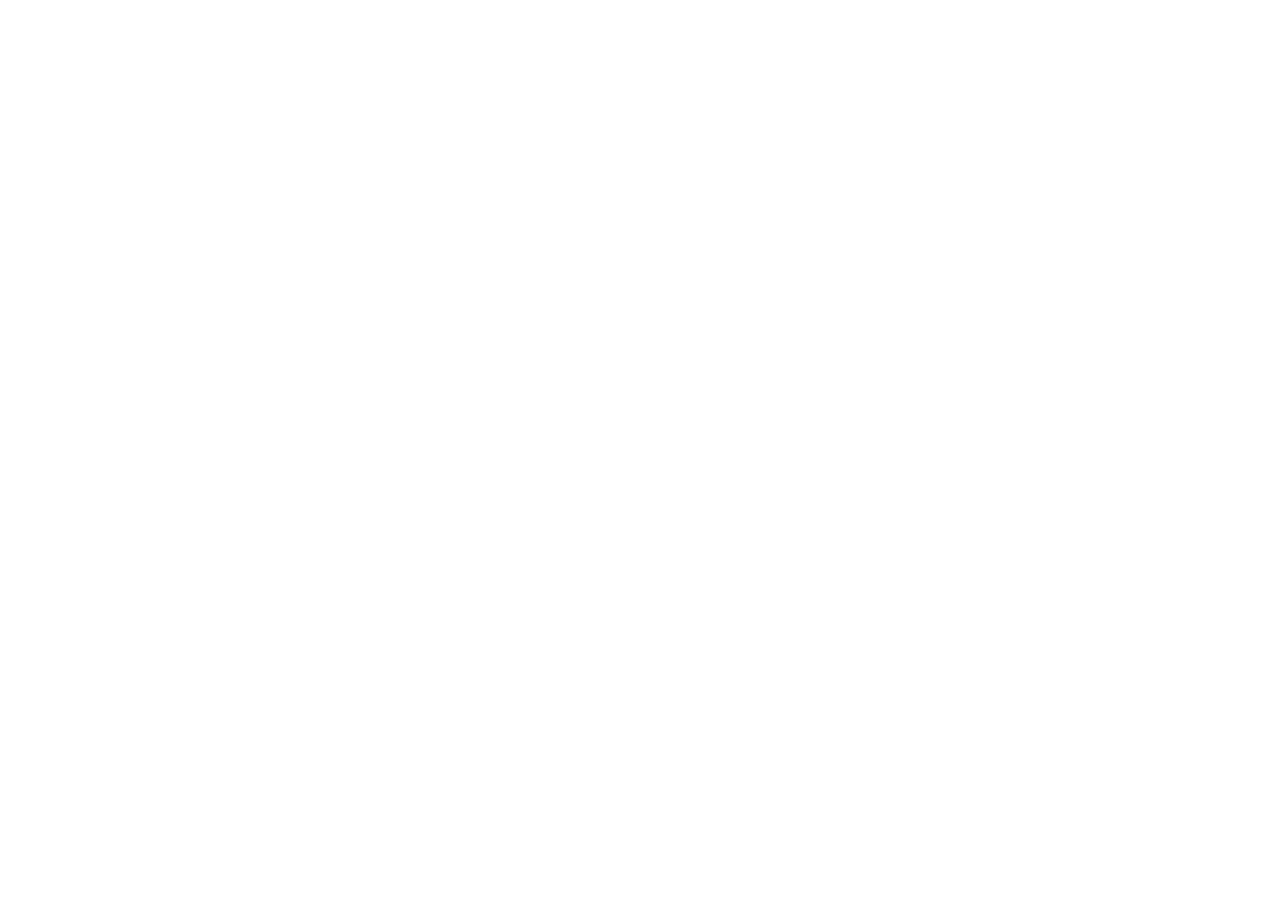
==== index.html @ ac624281 "feat: implement warehouse inventory app base Initialize core React application, Google Apps Script  " ====
<!doctype html>
<html lang="id">
  <head>
    <meta charset="UTF-8" />
    <meta name="viewport" content="width=device-width, initial-scale=1.0, viewport-fit=cover" />
    <title>Stok Gudang — GitHub & Google Sheets Suite</title>
    <meta name="description" content="Aplikasi pencatatan Stok Gudang (Dry & Basah) lengkap dengan generator index.html untuk GitHub Pages dan backend Code.gs berbasis database Google Sheets." />
    <meta property="og:title" content="Stok Gudang — GitHub & Google Sheets Suite" />
    <meta property="og:description" content="Aplikasi pencatatan Stok Gudang (Dry & Basah) lengkap dengan generator index.html untuk GitHub Pages dan backend Code.gs berbasis database Google Sheets." />
    <meta property="og:type" content="website" />
    <meta name="twitter:card" content="summary_large_image" />
    <link rel="preconnect" href="https://fonts.googleapis.com">
    <link rel="preconnect" href="https://fonts.gstatic.com" crossorigin>
    <link href="https://fonts.googleapis.com/css2?family=IBM+Plex+Mono:wght@400;500;600&family=Plus+Jakarta+Sans:wght@400;500;600;700;800&display=swap" rel="stylesheet">
  </head>
  <body class="bg-slate-50 text-slate-900 antialiased selection:bg-indigo-600 selection:text-white">
    <div id="root"></div>
    <script type="module" src="/src/main.tsx"></script>
  </body>
</html>
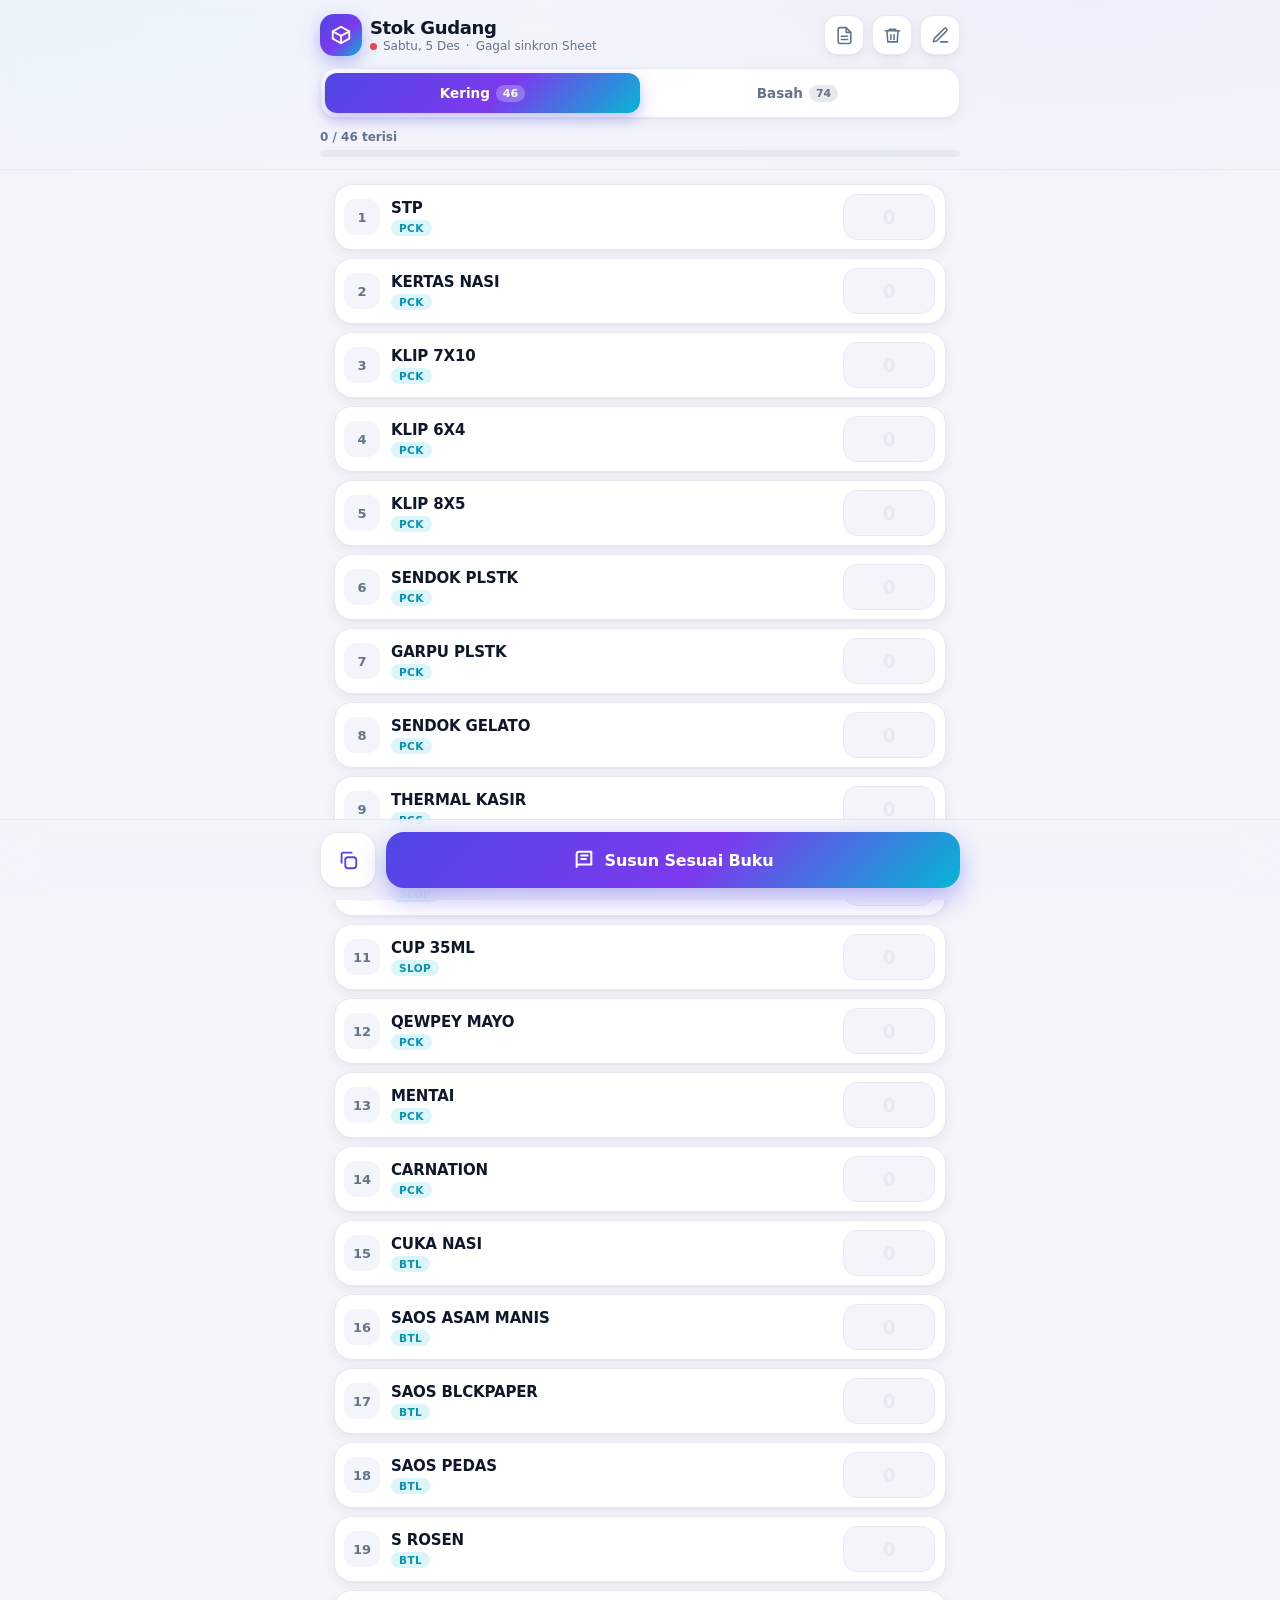
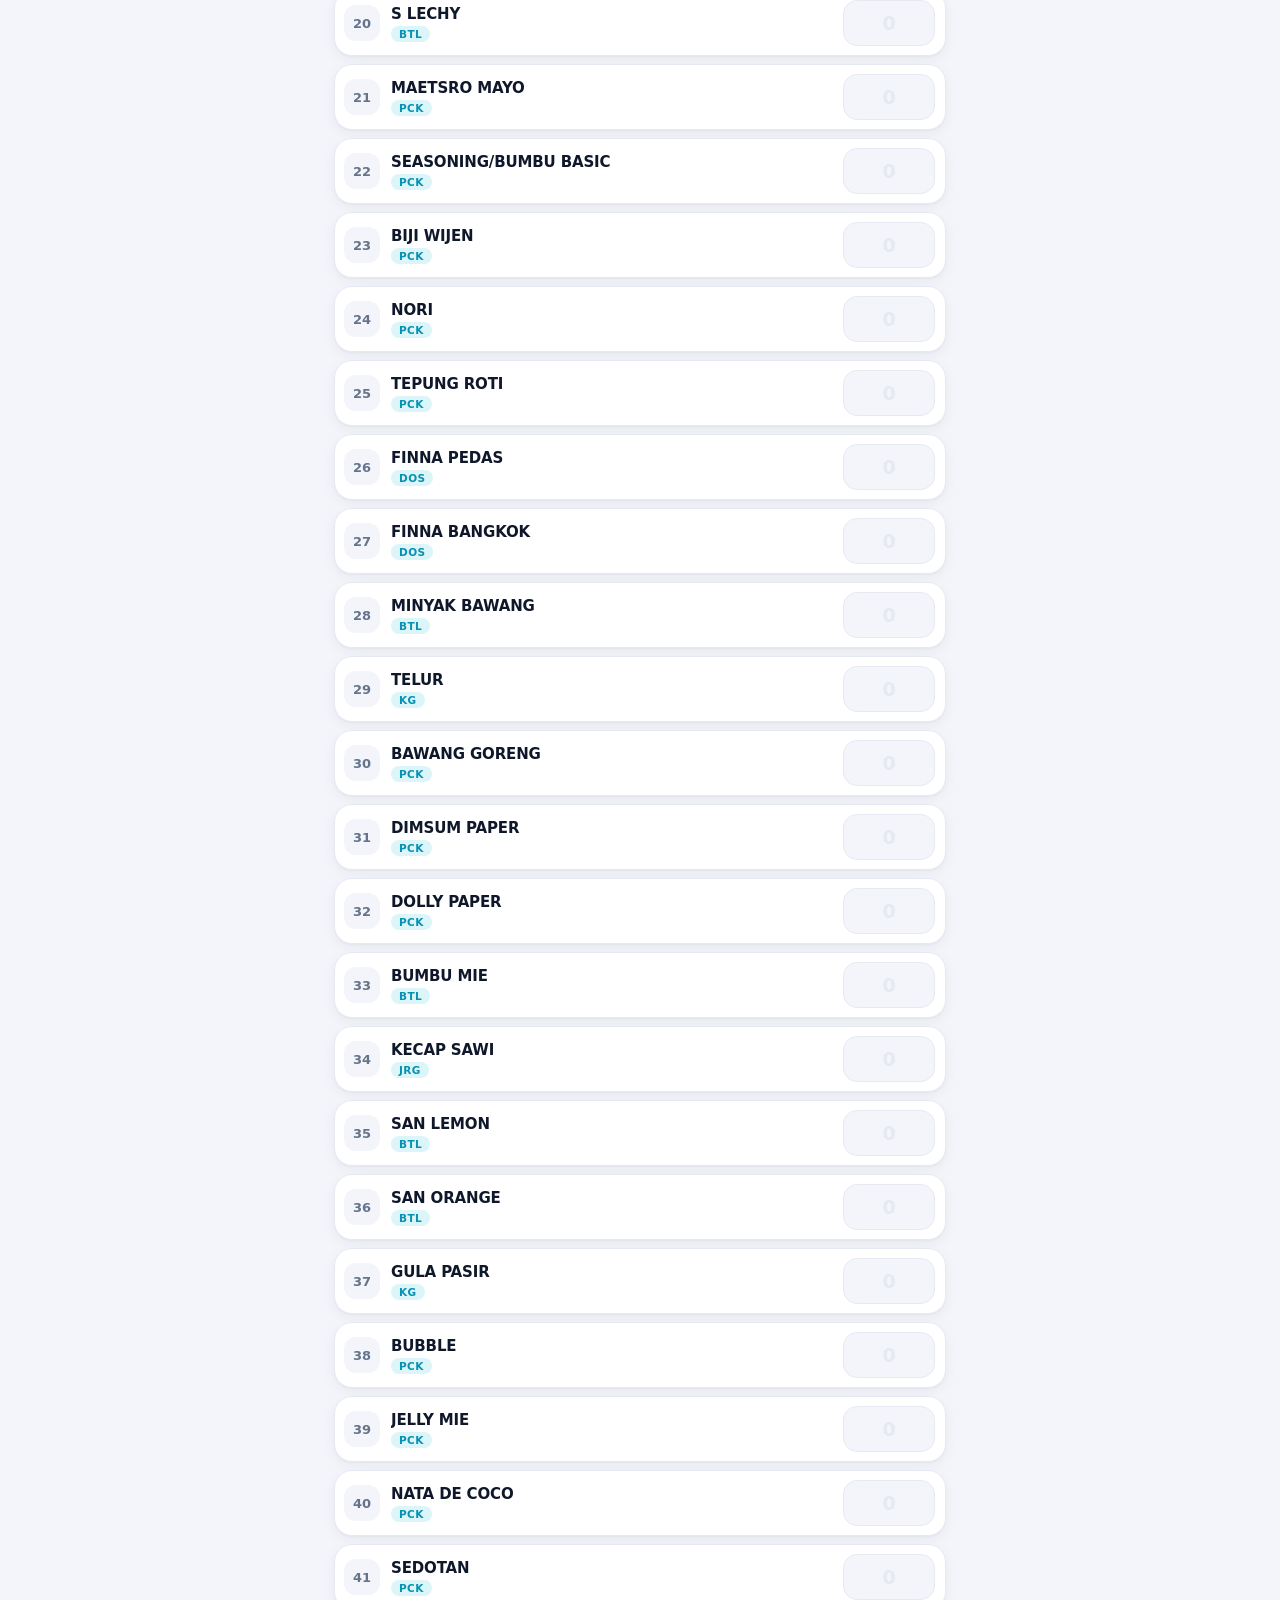
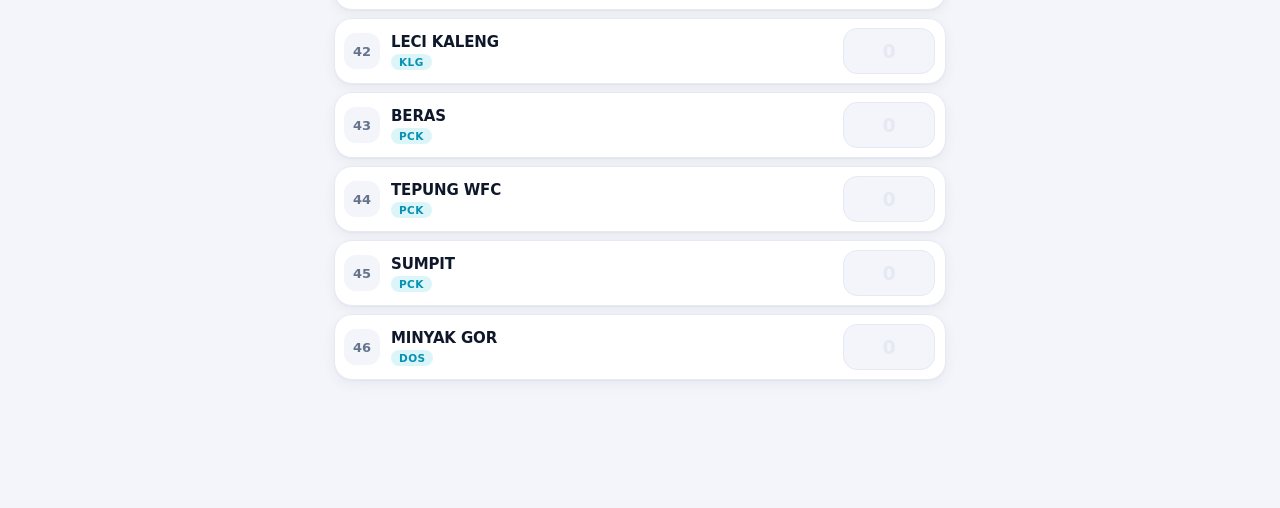
==== commit dacf9475: "Update print statement from 'Hello' to 'Goodbye'" ====
--- a/index.html
+++ b/index.html
@@ -1,20 +1,863 @@
-<!doctype html>
+<!DOCTYPE html>
 <html lang="id">
-  <head>
-    <meta charset="UTF-8" />
-    <meta name="viewport" content="width=device-width, initial-scale=1.0, viewport-fit=cover" />
-    <title>Stok Gudang — GitHub & Google Sheets Suite</title>
-    <meta name="description" content="Aplikasi pencatatan Stok Gudang (Dry & Basah) lengkap dengan generator index.html untuk GitHub Pages dan backend Code.gs berbasis database Google Sheets." />
-    <meta property="og:title" content="Stok Gudang — GitHub & Google Sheets Suite" />
-    <meta property="og:description" content="Aplikasi pencatatan Stok Gudang (Dry & Basah) lengkap dengan generator index.html untuk GitHub Pages dan backend Code.gs berbasis database Google Sheets." />
-    <meta property="og:type" content="website" />
-    <meta name="twitter:card" content="summary_large_image" />
-    <link rel="preconnect" href="https://fonts.googleapis.com">
-    <link rel="preconnect" href="https://fonts.gstatic.com" crossorigin>
-    <link href="https://fonts.googleapis.com/css2?family=IBM+Plex+Mono:wght@400;500;600&family=Plus+Jakarta+Sans:wght@400;500;600;700;800&display=swap" rel="stylesheet">
-  </head>
-  <body class="bg-slate-50 text-slate-900 antialiased selection:bg-indigo-600 selection:text-white">
-    <div id="root"></div>
-    <script type="module" src="/src/main.tsx"></script>
-  </body>
+<head>
+<meta charset="utf-8">
+<meta name="viewport" content="width=device-width, initial-scale=1, viewport-fit=cover">
+<meta name="theme-color" content="#4f46e5">
+<title>Stok Gudang</title>
+<link rel="preconnect" href="https://fonts.googleapis.com">
+<link rel="preconnect" href="https://fonts.gstatic.com" crossorigin>
+<link href="https://fonts.googleapis.com/css2?family=Inter:wght@400;500;600;700;800&display=swap" rel="stylesheet">
+<style>
+:root{
+  --bg:#f3f5fb; --card:#ffffff; --text:#0f172a; --mut:#64748b; --line:#e5e9f2;
+  --acc:#4f46e5; --acc2:#06b6d4; --ok:#10b981; --warn:#f59e0b; --err:#ef4444;
+  --ring:rgba(79,70,229,.16); --glass:rgba(243,245,251,.82);
+  --sh:0 1px 2px rgba(15,23,42,.04),0 4px 14px rgba(15,23,42,.05);
+  --grad:linear-gradient(135deg,#4f46e5 0%,#7c3aed 55%,#06b6d4 100%);
+}
+@media (prefers-color-scheme:dark){
+  :root{
+    --bg:#0a0f1f; --card:#121a30; --text:#e9edf9; --mut:#8c98b8; --line:#222c48;
+    --ring:rgba(129,140,248,.22); --glass:rgba(10,15,31,.82); --acc:#818cf8;
+    --sh:0 1px 2px rgba(0,0,0,.3),0 4px 14px rgba(0,0,0,.25);
+  }
+}
+*{box-sizing:border-box;-webkit-tap-highlight-color:transparent}
+html,body{margin:0}
+body{
+  font-family:'Inter',system-ui,-apple-system,'Segoe UI',Roboto,sans-serif;
+  background:var(--bg);color:var(--text);
+  min-height:100dvh;padding-bottom:calc(120px + env(safe-area-inset-bottom));
+  -webkit-font-smoothing:antialiased;overscroll-behavior-y:none;
+}
+body::before{
+  content:"";position:fixed;inset:0 0 auto 0;height:260px;z-index:-1;pointer-events:none;
+  background:radial-gradient(60% 100% at 85% 0%,rgba(124,58,237,.18),transparent 70%),
+             radial-gradient(60% 100% at 0% 0%,rgba(6,182,212,.16),transparent 70%);
+}
+button{font:inherit;color:inherit;border:0;background:none;cursor:pointer}
+svg{display:block}
+
+/* ---------- Header ---------- */
+header{
+  position:sticky;top:0;z-index:30;
+  padding:calc(14px + env(safe-area-inset-top)) 16px 12px;
+  background:var(--glass);backdrop-filter:blur(18px) saturate(1.6);-webkit-backdrop-filter:blur(18px) saturate(1.6);
+  border-bottom:1px solid var(--line);
+}
+.top{display:flex;align-items:center;gap:8px;max-width:640px;margin:0 auto}
+.logo{
+  width:42px;height:42px;border-radius:14px;background:var(--grad);display:grid;place-items:center;
+  box-shadow:0 6px 18px rgba(79,70,229,.35);flex:none;
+  animation:pop .7s cubic-bezier(.2,1.4,.4,1) both;
+}
+.logo svg{width:22px;height:22px;stroke:#fff}
+.ttl{flex:1;min-width:0}
+.ttl h1{margin:0;font-size:18px;font-weight:800;letter-spacing:-.02em}
+.ttl p{margin:1px 0 0;font-size:12px;color:var(--mut);font-weight:500;display:flex;align-items:center;gap:6px;cursor:pointer}
+.dot{width:7px;height:7px;border-radius:50%;background:var(--ok);flex:none;transition:background .3s}
+.dot.saving{background:var(--warn);animation:blink 1s infinite}
+.dot.local{background:#94a3b8}
+.dot.error{background:var(--err)}
+.ib{
+  width:40px;height:40px;border-radius:13px;display:grid;place-items:center;
+  background:var(--card);border:1px solid var(--line);box-shadow:var(--sh);
+  transition:transform .2s,background .25s,border-color .25s;flex:none;
+}
+.ib:active{transform:scale(.9)}
+.ib svg{width:19px;height:19px;stroke:var(--mut);transition:stroke .25s}
+body.editing #btnEdit{background:var(--acc);border-color:var(--acc)}
+body.editing #btnEdit svg{stroke:#fff}
+.ib.connected svg{stroke:var(--ok)}
+
+.seg{
+  position:relative;display:grid;grid-template-columns:repeat(2,1fr);
+  max-width:640px;margin:12px auto 0;padding:4px;border-radius:16px;
+  background:var(--card);border:1px solid var(--line);box-shadow:var(--sh);
+}
+.seg.three{grid-template-columns:repeat(3,1fr)}
+.seg .thumb{
+  position:absolute;top:4px;bottom:4px;left:4px;width:calc((100% - 8px)/2);border-radius:12px;
+  background:var(--grad);box-shadow:0 6px 16px rgba(79,70,229,.35);
+  transition:transform .45s cubic-bezier(.3,1.3,.4,1),width .35s cubic-bezier(.3,1.3,.4,1);
+}
+.seg.three .thumb{width:calc((100% - 8px)/3)}
+.seg button{
+  position:relative;z-index:1;height:40px;border-radius:12px;font-size:13.5px;font-weight:700;color:var(--mut);
+  display:flex;align-items:center;justify-content:center;gap:6px;transition:color .3s,opacity .3s;
+}
+.seg button[data-tab="all"]{display:none}
+.seg.three button[data-tab="all"]{display:flex}
+.seg button b{
+  font-size:11px;font-weight:700;padding:2px 7px;border-radius:99px;background:rgba(100,116,139,.15);transition:background .3s;
+}
+.seg button.on{color:#fff}
+.seg button.on b{background:rgba(255,255,255,.25)}
+body.editing .seg button[data-tab="all"]{opacity:.35;pointer-events:none}
+
+.prog{max-width:640px;margin:12px auto 0}
+.prog-top{display:flex;align-items:center;justify-content:space-between;font-size:12px;font-weight:600;color:var(--mut);margin-bottom:6px}
+.prog-top .pill{
+  display:inline-flex;align-items:center;gap:5px;padding:3px 9px;border-radius:99px;
+  background:var(--ring);color:var(--acc);font-weight:700;font-size:11px;
+  transform-origin:left;animation:pop .45s cubic-bezier(.2,1.4,.4,1) both;
+}
+.prog-top .pill[hidden]{display:none}
+.bar{height:7px;border-radius:99px;background:var(--line);overflow:hidden}
+.bar i{
+  display:block;height:100%;width:0;border-radius:99px;background:var(--grad);
+  transition:width .6s cubic-bezier(.3,1,.4,1),background .4s;position:relative;overflow:hidden;
+}
+.bar i::after{
+  content:"";position:absolute;inset:0;background:linear-gradient(90deg,transparent,rgba(255,255,255,.55),transparent);
+  transform:translateX(-100%);animation:shine 2.2s infinite;
+}
+.bar.done i{background:linear-gradient(90deg,#10b981,#34d399)}
+
+/* ---------- List ---------- */
+main{max-width:640px;margin:0 auto;padding:14px 14px 0}
+.row{
+  display:flex;align-items:center;gap:11px;padding:9px 10px 9px 9px;margin-bottom:8px;
+  background:var(--card);border:1px solid var(--line);border-radius:18px;box-shadow:var(--sh);
+  transition:border-color .25s,box-shadow .25s,background .25s;
+  position:relative;
+}
+.row:focus-within{border-color:var(--acc);box-shadow:0 0 0 4px var(--ring)}
+.handle{
+  display:none;width:30px;height:44px;align-items:center;justify-content:center;flex:none;
+  touch-action:none;cursor:grab;border-radius:10px;margin-right:-4px;
+}
+.handle svg{width:20px;height:20px;stroke:var(--mut)}
+.row.dragging{
+  z-index:40;border-color:var(--acc);cursor:grabbing;
+  box-shadow:0 22px 44px rgba(79,70,229,.3),0 0 0 4px var(--ring);
+}
+.idx{
+  width:36px;height:36px;border-radius:12px;flex:none;display:grid;place-items:center;
+  font-size:13px;font-weight:800;color:var(--mut);background:var(--bg);
+  transition:background .35s,color .35s,transform .35s;
+}
+.row.filled .idx{background:var(--ok);color:#fff}
+.book .idx{font-size:12px}
+.info{flex:1;min-width:0}
+.name{font-size:15px;font-weight:700;letter-spacing:-.01em;text-transform:uppercase;white-space:nowrap;overflow:hidden;text-overflow:ellipsis}
+.nameinput{
+  display:none;width:100%;height:40px;border-radius:11px;border:1.5px solid var(--line);background:var(--bg);
+  padding:0 11px;font:inherit;font-size:16px;font-weight:700;color:var(--text);outline:none;text-transform:uppercase;
+}
+.nameinput:focus{border-color:var(--acc);box-shadow:0 0 0 3px var(--ring)}
+.meta{display:flex;gap:6px;margin-top:3px}
+.unit,.wh{font-size:10.5px;font-weight:700;padding:2px 8px;border-radius:99px;letter-spacing:.04em}
+.unit{background:rgba(6,182,212,.14);color:#0891b2}
+.unit:empty{display:none}
+.wh{display:none;background:rgba(124,58,237,.14);color:#7c3aed}
+.wh.wet{background:rgba(16,185,129,.14);color:#059669}
+@media (prefers-color-scheme:dark){.unit{color:#22d3ee}.wh{color:#a78bfa}.wh.wet{color:#34d399}}
+.tab-all .wh{display:inline-block}
+.swap{display:none;width:40px;height:40px;border-radius:12px;align-items:center;justify-content:center;background:var(--bg);flex:none;transition:transform .2s}
+.swap:active{transform:scale(.88) rotate(180deg)}
+.swap svg{width:18px;height:18px;stroke:var(--mut)}
+.qty{
+  width:92px;height:46px;border-radius:14px;border:1.5px solid var(--line);background:var(--bg);
+  text-align:center;font:inherit;font-size:19px;font-weight:800;color:var(--text);outline:none;
+  transition:border-color .25s,background .25s,box-shadow .25s;
+}
+.qty::placeholder{color:var(--line);font-weight:700}
+.qty:focus{border-color:var(--acc);background:var(--card)}
+.row.filled .qty{border-color:rgba(16,185,129,.5)}
+
+/* mode edit */
+body.editing .handle,body.editing .swap{display:flex}
+body.editing .nameinput{display:block}
+body.editing .name,body.editing .qty{display:none}
+body.editing .row{padding-left:6px}
+body.dragmode{user-select:none;-webkit-user-select:none;cursor:grabbing}
+
+/* ---------- Bottom bar ---------- */
+.dock{
+  position:fixed;left:0;right:0;bottom:0;z-index:35;
+  padding:12px 14px calc(12px + env(safe-area-inset-bottom));
+  background:var(--glass);backdrop-filter:blur(18px) saturate(1.6);-webkit-backdrop-filter:blur(18px) saturate(1.6);
+  border-top:1px solid var(--line);
+  transition:transform .45s cubic-bezier(.3,1,.4,1);
+}
+body.typing .dock{transform:translateY(110%)}
+.dock-in{display:flex;gap:10px;max-width:640px;margin:0 auto}
+.copy{
+  width:56px;height:56px;border-radius:18px;display:grid;place-items:center;flex:none;
+  background:var(--card);border:1px solid var(--line);box-shadow:var(--sh);transition:transform .2s;
+}
+.copy:active{transform:scale(.9)}
+.copy svg{width:22px;height:22px;stroke:var(--acc)}
+body.editing .copy{display:none}
+.main-btn{
+  flex:1;height:56px;border-radius:18px;color:#fff;font-weight:800;font-size:16px;letter-spacing:-.01em;
+  background:var(--grad);box-shadow:0 10px 26px rgba(79,70,229,.4);
+  display:flex;align-items:center;justify-content:center;gap:10px;position:relative;overflow:hidden;
+  transition:transform .2s,box-shadow .2s;
+}
+.main-btn:active{transform:scale(.97)}
+.main-btn::after{
+  content:"";position:absolute;inset:0;background:linear-gradient(105deg,transparent 30%,rgba(255,255,255,.28) 50%,transparent 70%);
+  transform:translateX(-120%);animation:shine 3.4s infinite;
+}
+.main-btn svg{width:22px;height:22px;stroke:#fff;transition:transform .5s cubic-bezier(.3,1.4,.4,1)}
+.main-btn.back{background:linear-gradient(135deg,#0f172a,#334155)}
+.main-btn.back svg{transform:rotate(-360deg)}
+.main-btn.done{background:linear-gradient(135deg,#059669,#10b981);box-shadow:0 10px 26px rgba(16,185,129,.4)}
+
+/* ---------- Toast & modal ---------- */
+.toast{
+  position:fixed;left:50%;bottom:calc(96px + env(safe-area-inset-bottom));z-index:60;
+  transform:translate(-50%,30px) scale(.9);opacity:0;pointer-events:none;
+  background:#0f172a;color:#fff;padding:11px 18px;border-radius:99px;font-size:13.5px;font-weight:600;
+  box-shadow:0 12px 30px rgba(0,0,0,.3);white-space:nowrap;max-width:92vw;overflow:hidden;text-overflow:ellipsis;
+  transition:transform .45s cubic-bezier(.3,1.4,.4,1),opacity .3s;
+}
+.toast.show{transform:translate(-50%,0) scale(1);opacity:1}
+body.typing .toast{bottom:24px}
+.scrim{
+  position:fixed;inset:0;z-index:70;background:rgba(8,12,28,.5);backdrop-filter:blur(4px);-webkit-backdrop-filter:blur(4px);
+  display:flex;align-items:flex-end;justify-content:center;opacity:0;pointer-events:none;transition:opacity .3s;
+}
+.scrim.show{opacity:1;pointer-events:auto}
+.sheet{
+  width:100%;max-width:520px;background:var(--card);border-radius:28px 28px 0 0;
+  padding:22px 20px calc(20px + env(safe-area-inset-bottom));
+  transform:translateY(100%);transition:transform .5s cubic-bezier(.3,1.1,.4,1);text-align:center;
+}
+.scrim.show .sheet{transform:none}
+.sheet .ic{width:56px;height:56px;border-radius:18px;margin:0 auto 12px;display:grid;place-items:center;background:rgba(239,68,68,.12)}
+.sheet .ic.cfg{background:rgba(79,70,229,.12)}
+.sheet .ic svg{width:26px;height:26px;stroke:var(--err)}
+.sheet .ic.cfg svg{stroke:var(--acc)}
+.sheet h3{margin:0 0 4px;font-size:18px;font-weight:800}
+.sheet p{margin:0 0 16px;font-size:13.5px;color:var(--mut);line-height:1.5}
+.cfg-input{
+  width:100%;height:46px;border-radius:14px;border:1.5px solid var(--line);background:var(--bg);
+  padding:0 14px;font:inherit;font-size:13.5px;color:var(--text);outline:none;margin-bottom:12px;
+}
+.cfg-input:focus{border-color:var(--acc);box-shadow:0 0 0 3px var(--ring)}
+.sheet .btns{display:flex;gap:10px}
+.sheet .btns button{flex:1;height:50px;border-radius:16px;font-weight:700;font-size:15px}
+.b-cancel{background:var(--bg);border:1px solid var(--line)}
+.b-danger{background:var(--err);color:#fff;box-shadow:0 8px 20px rgba(239,68,68,.35)}
+.b-primary{background:var(--acc);color:#fff;box-shadow:0 8px 20px rgba(79,70,229,.35)}
+.b-sec{background:rgba(16,185,129,.14);color:var(--ok);margin-bottom:10px;width:100%;height:46px;border-radius:14px;font-weight:700;font-size:14px;display:flex;align-items:center;justify-content:center;gap:8px}
+
+@keyframes pop{from{transform:scale(.5);opacity:0}to{transform:none;opacity:1}}
+@keyframes shine{0%,55%{transform:translateX(-120%)}100%{transform:translateX(120%)}}
+@keyframes blink{50%{opacity:.3}}
+@media (prefers-reduced-motion:reduce){*{animation-duration:.01ms!important;transition-duration:.01ms!important}}
+@media (max-width:360px){.qty{width:78px}.name{font-size:14px}}
+</style>
+</head>
+<body>
+
+<header>
+  <div class="top">
+    <div class="logo">
+      <svg viewBox="0 0 24 24" fill="none" stroke-width="2" stroke-linecap="round" stroke-linejoin="round"><path d="M21 8l-9-5-9 5 9 5 9-5z"/><path d="M3 8v8l9 5 9-5V8"/><path d="M12 13v8"/></svg>
+    </div>
+    <div class="ttl" id="ttlSync" title="Ketuk untuk pengaturan koneksi Google Sheet">
+      <h1>Stok Gudang</h1>
+      <p><span class="dot saving" id="dot"></span><span id="dateTxt"></span> · <span id="syncTxt">Memuat…</span></p>
+    </div>
+    <button class="ib" id="btnCloud" aria-label="Pengaturan Google Sheet" title="Koneksi Google Sheet & Arsip">
+      <svg viewBox="0 0 24 24" fill="none" stroke-width="2" stroke-linecap="round" stroke-linejoin="round"><path d="M14 2H6a2 2 0 00-2 2v16a2 2 0 002 2h12a2 2 0 002-2V8z"/><path d="M14 2v6h6"/><path d="M8 13h8"/><path d="M8 17h8"/></svg>
+    </button>
+    <button class="ib" id="btnReset" aria-label="Kosongkan angka">
+      <svg viewBox="0 0 24 24" fill="none" stroke-width="2" stroke-linecap="round" stroke-linejoin="round"><path d="M3 6h18"/><path d="M8 6V4h8v2"/><path d="M19 6l-1 14H6L5 6"/><path d="M10 11v6M14 11v6"/></svg>
+    </button>
+    <button class="ib" id="btnEdit" aria-label="Edit urutan dan nama">
+      <svg viewBox="0 0 24 24" fill="none" stroke-width="2" stroke-linecap="round" stroke-linejoin="round"><path d="M12 20h9"/><path d="M16.5 3.5a2.1 2.1 0 013 3L7 19l-4 1 1-4 12.5-12.5z"/></svg>
+    </button>
+  </div>
+
+  <div class="seg" id="seg">
+    <div class="thumb" id="thumb"></div>
+    <button data-tab="dry" class="on">Kering <b id="cDry">0</b></button>
+    <button data-tab="wet">Basah <b id="cWet">0</b></button>
+    <button data-tab="all">Semua <b id="cAll">0</b></button>
+  </div>
+
+  <div class="prog">
+    <div class="prog-top">
+      <span id="progTxt">0 / 0 terisi</span>
+      <span class="pill" id="pillBook" hidden>
+        <svg width="12" height="12" viewBox="0 0 24 24" fill="none" stroke="currentColor" stroke-width="2.6" stroke-linecap="round" stroke-linejoin="round"><path d="M4 19.5A2.5 2.5 0 016.5 17H20V3H6.5A2.5 2.5 0 004 5.5v14z"/></svg>
+        Urutan Buku
+      </span>
+      <span class="pill" id="pillEdit" hidden>Mode Edit</span>
+    </div>
+    <div class="bar" id="bar"><i id="barFill"></i></div>
+  </div>
+</header>
+
+<main>
+  <div id="list" class="tab-dry"></div>
+</main>
+
+<div class="dock">
+  <div class="dock-in">
+    <button class="copy" id="btnCopy" aria-label="Salin angka">
+      <svg viewBox="0 0 24 24" fill="none" stroke-width="2" stroke-linecap="round" stroke-linejoin="round"><rect x="9" y="9" width="12" height="12" rx="3"/><path d="M5 15V6a2 2 0 012-2h9"/></svg>
+    </button>
+    <button class="main-btn" id="btnMain">
+      <svg id="mainIcon" viewBox="0 0 24 24" fill="none" stroke-width="2.2" stroke-linecap="round" stroke-linejoin="round"></svg>
+      <span id="mainTxt">Susun Sesuai Buku</span>
+    </button>
+  </div>
+</div>
+
+<div class="toast" id="toast"></div>
+
+<!-- Modal Reset Angka -->
+<div class="scrim" id="scrim">
+  <div class="sheet">
+    <div class="ic"><svg viewBox="0 0 24 24" fill="none" stroke-width="2" stroke-linecap="round" stroke-linejoin="round"><path d="M3 6h18"/><path d="M8 6V4h8v2"/><path d="M19 6l-1 14H6L5 6"/></svg></div>
+    <h3>Kosongkan semua angka?</h3>
+    <p>Semua angka stok yang sudah diisi akan dihapus. Urutan dan nama item tidak berubah.</p>
+    <div class="btns">
+      <button class="b-cancel" id="rsCancel">Batal</button>
+      <button class="b-danger" id="rsOk">Ya, kosongkan</button>
+    </div>
+  </div>
+</div>
+
+<!-- Modal Koneksi Google Sheet (Apps Script Web App URL) -->
+<div class="scrim" id="scrimCfg">
+  <div class="sheet">
+    <div class="ic cfg"><svg viewBox="0 0 24 24" fill="none" stroke-width="2" stroke-linecap="round" stroke-linejoin="round"><path d="M14 2H6a2 2 0 00-2 2v16a2 2 0 002 2h12a2 2 0 002-2V8z"/><path d="M14 2v6h6"/><path d="M8 13h8"/><path d="M8 17h8"/></svg></div>
+    <h3>Database Google Sheet</h3>
+    <p>URL Web App Google Apps Script terhubung otomatis. Data stok lama di Google Sheet akan selalu diperbarui/ditimpa dengan data terbaru.</p>
+    <input class="cfg-input" id="inpGasUrl" type="url" placeholder="https://script.google.com/macros/s/.../exec" autocomplete="off" spellcheck="false">
+    <div class="btns">
+      <button class="b-cancel" id="cfgCancel" type="button">Tutup</button>
+      <button class="b-primary" id="cfgSave" type="button">Simpan & Sinkron</button>
+    </div>
+  </div>
+</div>
+
+<script>
+(function(){
+'use strict';
+
+/* ============================================================================
+ * KONFIGURASI URL GOOGLE APPS SCRIPT (Bisa diisi langsung di sini atau lewat tombol Sheet di kanan atas)
+ * ============================================================================ */
+var DEFAULT_GAS_URL = "https://script.google.com/macros/s/AKfycbwgWSzBVWRMhRbArp5kzm_aCij2jcpp-xmSxbW_oQ8xzYL5AlEQdtTg70seKxYljNT5rg/exec";
+var LS_GAS_URL = 'stok_gudang_gas_url_v1';
+
+function getGasUrl(){
+  try {
+    var saved = localStorage.getItem(LS_GAS_URL);
+    if (saved && saved.trim()) return saved.trim();
+  } catch(e){}
+  return DEFAULT_GAS_URL;
+}
+
+/* ================= DATA BAWAAN (urutan buku = urutan baris ini) ================= */
+var BOOK_RAW = ["MIE|PCK","ADONAN PANGSIT|PCK","AYAM TABUR|PCK","CABE|PCK","KULIT PANGSIT|PCK","BAWANG GORENG|PCK","BUMBU MIE|BTL","MINYAK BAWANG|BTL","KECAP SAWI|JRG","UDANG RAMBUTAN|PCK","UDANG KEJU|PCK","LUMPIA UDANG|PCK","LUMPIA AYAM|PCK","SIOMAY|PCK","CEKER|PCK","PAO AYAM|PCK","BOLA UDANG KEJU|PCK","KULIT RAJANG|PCK","DOLLY PAPER|PCK","DIMSUM PAPER|PCK","TEPUNG TERIGU|PCK","TEPUNG WFC|PCK","TEPUNG ROTI|PCK","AYAM BESAR|PCK","AYAM KECIL|PCK","SAMBAL HOREG|PCK","AYAM POTONG DADU|PCK","SAYAP|PCK","EBI FURAI|PCK","AYAM FILLET|PCK","CRABSTICK|PCK","SAOS BLCKPAPER|BTL","SAOS TERIYAKI|BTL","SAOS ASAM MANIS|BTL","SAOS PEDAS|BTL","CUKA NASI|BTL","QEWPEY MAYO|PCK","MAETSRO MAYO|PCK","NORI|PCK","SEASONING/BUMBU BASIC|PCK","BIJI WIJEN|PCK","TERASI|KG","BERAS|PCK","TELUR|KG","TOBIKO|PCK","MENTAI|PCK","JELLY MIE|PCK","BUBBLE|PCK","NATA DE COCO|PCK","S ROSEN|BTL","S LECHY|BTL","CARNATION|PCK","SAN ORANGE|BTL","SAN LEMON|BTL","TEH POCI|BALL","LECI KALENG|KLG","GULA PASIR|KG","TEH SOSRO|PCK","P GREENTEA|PCK","P CAPPUCINO|PCK","P AVOCADO|PCK","P DARK CHOCO|PCK","P TARO|PCK","P MATCHA|PCK","P RED VALVET|PCK","MILK POWDER|PCK","WHEAP CREAM|PCK","COFFEE BEAN|PCK","FRESH MILK|BTL","OREO|KG","S VANILA|BTL","TOP CHOCOLATE|PCK","TOP CARAMEL|PCK","S STRAWBERRY|PCK","SKM COKELAT|KLG","GULA SAC|PCK","GULA AREN|PCK","AIR MINERAL|DOS","PLASTIK WHEAP|PCK","SENDOK TEH|PCK","BOX MIE|PCK","BOX DIMSUM|PCK","MINYAK GOR|DOS","SENDOK PLSTK|PCK","GARPU PLSTK|PCK","SENDOK GELATO|PCK","CUP 14 OZ|SLP","CUP 18 OZ|SLP","CUP 2 OZ|SLP","CUP 4 OZ|SLP","CUP 5 OZ|SLP","CUP HOT|SLP","PLASTIK 40|PCK","PLASTIK WRAP|ROLL","KLIP 6X4|PCK","KLIP 8X5|PCK","KLIP 7X10|PCK","TRASH BAG BSR|PCK","SUMPIT|PCK","SEDOTAN|PCK","TISSUE TOWEL|PCS","THERMAL KASIR|PCS","HANDGLOVE|PCK","SBN C PIRING|JRG","SBN LANTAI|JRG","SBN C TANGAN|JRG","CUP 35ML|SLOP","CUP 25ML|SLOP","CUP SEALER|RLL","KERTAS NASI|PCK","STP|PCK","MICA SAMBAL|PCK","GALON|GLN","ES TUBE|PCK","ES SERUT|PCK","TAS SPONB BESAR|PCK","TAS SPONB KECIL|PCK","CONE|SLOP","FINNA BANGKOK|DOS","FINNA PEDAS|DOS"];
+var BOOK = BOOK_RAW.map(function(s,i){var p=s.split('|');return {id:i,name:p[0],unit:p[1]||''};});
+var BY_NAME = {}; BOOK.forEach(function(b){BY_NAME[b.name]=b.id;});
+
+/* Urutan Gudang Dry (sesuai urutan fisik yang kamu tentukan) */
+var DRY_NAMES = ["STP","KERTAS NASI","KLIP 7X10","KLIP 6X4","KLIP 8X5","SENDOK PLSTK","GARPU PLSTK","SENDOK GELATO","THERMAL KASIR","CUP 25ML","CUP 35ML","QEWPEY MAYO","MENTAI","CARNATION","CUKA NASI","SAOS ASAM MANIS","SAOS BLCKPAPER","SAOS PEDAS","S ROSEN","S LECHY","MAETSRO MAYO","SEASONING/BUMBU BASIC","BIJI WIJEN","NORI","TEPUNG ROTI","FINNA PEDAS","FINNA BANGKOK","MINYAK BAWANG","TELUR","BAWANG GORENG","DIMSUM PAPER","DOLLY PAPER","BUMBU MIE","KECAP SAWI","SAN LEMON","SAN ORANGE","GULA PASIR","BUBBLE","JELLY MIE","NATA DE COCO","SEDOTAN","LECI KALENG","BERAS","TEPUNG WFC","SUMPIT","MINYAK GOR"];
+
+function defaults(){
+  var dry = DRY_NAMES.map(function(n){return BY_NAME[n];});
+  var set = {}; dry.forEach(function(id){set[id]=1;});
+  var wet = BOOK.filter(function(b){return !set[b.id];}).map(function(b){return b.id;});
+  return {dry:dry, wet:wet, names:{}, qty:{}, ts:0};
+}
+function sanitize(s){
+  var d = defaults();
+  if(!s || typeof s!=='object') return d;
+  if(s.items && s.items[0] && String(s.items[0].origName||'').toUpperCase()==='BERAS'){
+    return {dry:d.dry, wet:d.wet, names:{}, qty:{}, ts:0, needsCatalogUpgrade:true};
+  }
+  var seen = {};
+  function clean(a){
+    return (Array.isArray(a)?a:[]).filter(function(id){
+      var num = Number(id);
+      if(!Number.isInteger(num)||num<0||num>=BOOK.length||seen[num]) return false;
+      seen[num]=1; return true;
+    }).map(Number);
+  }
+  var dry = clean(s.dry), wet = clean(s.wet);
+  BOOK.forEach(function(b){
+    if(!seen[b.id]){ (d.dry.indexOf(b.id)>-1 ? dry : wet).push(b.id); }
+  });
+  var names = (s.names&&typeof s.names==='object')?Object.assign({},s.names):{};
+  var qty = (s.qty&&typeof s.qty==='object')?Object.assign({},s.qty):{};
+  if(s.items && typeof s.items==='object'){
+    BOOK.forEach(function(b){
+      var it = s.items[b.id];
+      if(it && typeof it==='object'){
+        var disp = String(it.name||'').trim().toUpperCase();
+        if(disp && disp !== b.name.toUpperCase()) names[b.id] = disp;
+        var st = (it.stock!==undefined && it.stock!==null) ? String(it.stock).trim() : '';
+        if(st !== '') qty[b.id] = st;
+      }
+    });
+  }
+  return {
+    dry:dry, wet:wet,
+    names:names,
+    qty:qty,
+    ts:+s.ts||0
+  };
+}
+function serializeForSheet(s){
+  var items = {};
+  BOOK.forEach(function(b){
+    items[b.id] = {
+      id: b.id,
+      bookIdx: b.id,
+      origName: b.name,
+      name: (s.names && s.names[b.id]) ? s.names[b.id] : b.name,
+      unit: b.unit,
+      stock: (s.qty && s.qty[b.id]!==undefined) ? String(s.qty[b.id]) : ''
+    };
+  });
+  return {
+    dry: s.dry,
+    wet: s.wet,
+    names: s.names || {},
+    qty: s.qty || {},
+    items: items,
+    ts: s.ts || Date.now()
+  };
+}
+
+/* ================= STATE ================= */
+var LS = 'stok_gudang_v1';
+var hasNativeGAS = typeof google!=='undefined' && google.script && google.script.run;
+var state;
+try { state = sanitize(JSON.parse(localStorage.getItem(LS))); } catch(e){ state = defaults(); }
+var ui = {tab:'dry', mode:'wh', edit:false};
+
+var $ = function(id){return document.getElementById(id);};
+var list=$('list'), rows={};
+
+/* ================= ICONS ================= */
+var ICON_BOOK = '<path d="M4 19.5A2.5 2.5 0 016.5 17H20V3H6.5A2.5 2.5 0 004 5.5v14z"/><path d="M9 7h7M9 11h5"/>';
+var ICON_BACK = '<path d="M9 14L4 9l5-5"/><path d="M4 9h10a6 6 0 010 12h-3"/>';
+var ICON_CHECK = '<path d="M20 6L9 17l-5-5"/>';
+var GRIP = '<svg viewBox="0 0 24 24" fill="none" stroke-width="2.4" stroke-linecap="round"><path d="M9 6h.01M15 6h.01M9 12h.01M15 12h.01M9 18h.01M15 18h.01"/></svg>';
+var SWAP = '<svg viewBox="0 0 24 24" fill="none" stroke-width="2" stroke-linecap="round" stroke-linejoin="round"><path d="M7 4L3 8l4 4"/><path d="M3 8h14"/><path d="M17 20l4-4-4-4"/><path d="M21 16H7"/></svg>';
+
+/* ================= SIMPAN & SINKRONISASI GOOGLE SHEETS ================= */
+var saveTimer;
+function setSync(s){
+  var dot=$('dot'), t=$('syncTxt'), bc=$('btnCloud');
+  dot.className='dot'+(s==='saved'?'':' '+s);
+  t.textContent = ({
+    saving:'Menyimpan ke Sheet…',
+    saved:'Tersimpan di Sheet',
+    local:'Tersimpan di perangkat',
+    error:'Gagal sinkron Sheet'
+  })[s]||'';
+  if(bc) bc.classList.toggle('connected', s==='saved');
+}
+
+function touch(){
+  state.ts = Date.now();
+  try{ localStorage.setItem(LS, JSON.stringify(state)); }catch(e){}
+  setSync('saving');
+  clearTimeout(saveTimer);
+  saveTimer = setTimeout(pushServer, 650);
+}
+
+function pushServer(){
+  clearTimeout(saveTimer);
+  var gasUrl = getGasUrl();
+  var snapObj = state;
+  var snapStr = JSON.stringify(snapObj);
+
+  if(hasNativeGAS){
+    google.script.run
+      .withSuccessHandler(function(){ if(JSON.stringify(state)===snapStr) setSync('saved'); })
+      .withFailureHandler(function(){ setSync('error'); })
+      .saveState(snapStr);
+    return;
+  }
+
+  if(!gasUrl){
+    setSync('local');
+    return;
+  }
+
+  fetch(gasUrl, {
+    method: 'POST',
+    redirect: 'follow',
+    headers: { 'Content-Type': 'text/plain;charset=utf-8' },
+    body: JSON.stringify({ action: 'saveState', state: serializeForSheet(snapObj) })
+  })
+  .then(function(r){ return r.json(); })
+  .then(function(res){
+    if(res && res.ok){
+      if(JSON.stringify(state)===snapStr) setSync('saved');
+    } else {
+      setSync('error');
+    }
+  })
+  .catch(function(){
+    setSync('error');
+  });
+}
+
+function pullServer(){
+  var gasUrl = getGasUrl();
+  if(hasNativeGAS){
+    setSync('saving');
+    google.script.run
+      .withSuccessHandler(function(raw){
+        var s=null; try{ s = raw ? sanitize(JSON.parse(raw)) : null; }catch(e){}
+        handleRemoteState(s);
+      })
+      .withFailureHandler(function(){ setSync('local'); })
+      .loadState();
+    return;
+  }
+
+  if(!gasUrl){
+    setSync('local');
+    return;
+  }
+
+  setSync('saving');
+  var sep = gasUrl.indexOf('?') > -1 ? '&' : '?';
+  fetch(gasUrl + sep + 'action=getState&_t=' + Date.now(), {
+    method: 'GET',
+    redirect: 'follow'
+  })
+  .then(function(r){ return r.json(); })
+  .then(function(res){
+    if(res && res.ok && res.state){
+      handleRemoteState(sanitize(res.state));
+    } else {
+      setSync('error');
+    }
+  })
+  .catch(function(){
+    setSync('error');
+  });
+}
+
+function handleRemoteState(s){
+  if(!s || s.needsCatalogUpgrade){
+    state.ts = Date.now();
+    pushServer();
+    return;
+  }
+  if(s.ts >= state.ts){
+    state = s;
+    try{ localStorage.setItem(LS, JSON.stringify(state)); }catch(e){}
+    render(false);
+    setSync('saved');
+  } else if(state.ts > s.ts){
+    pushServer();
+  } else {
+    setSync('saved');
+  }
+}
+
+document.addEventListener('visibilitychange',function(){
+  if(document.hidden && $('syncTxt').textContent.indexOf('Menyimpan')>-1) pushServer();
+});
+
+/* ================= HELPERS ================= */
+function nameOf(id){ return state.names[id] || BOOK[id].name; }
+function visibleIds(){
+  var ids = ui.tab==='dry' ? state.dry.slice() : ui.tab==='wet' ? state.wet.slice() : state.dry.concat(state.wet);
+  if(ui.mode==='book') ids.sort(function(a,b){return a-b;});
+  return ids;
+}
+function vib(ms){ try{navigator.vibrate&&navigator.vibrate(ms);}catch(e){} }
+var toastT;
+function toast(msg){
+  var t=$('toast'); t.textContent=msg; t.classList.add('show');
+  clearTimeout(toastT); toastT=setTimeout(function(){t.classList.remove('show');},2200);
+}
+function flip(els, mutate, flash){
+  var first = new Map(); els.forEach(function(e){first.set(e,e.getBoundingClientRect().top);});
+  mutate();
+  var n=0;
+  els.forEach(function(e){
+    if(!e.isConnected) return;
+    var dy = first.get(e)-e.getBoundingClientRect().top;
+    if(!dy) return;
+    var delay = Math.min(n++*14,320);
+    e.animate([{transform:'translateY('+dy+'px)'},{transform:'none'}],
+      {duration:flash?720:380,delay:flash?delay:0,easing:'cubic-bezier(.25,1.15,.35,1)',fill:'backwards'});
+    if(flash){
+      e.animate([{boxShadow:'0 0 0 3px var(--acc)'},{boxShadow:'0 0 0 0 transparent'}],
+        {duration:900,delay:delay+200,easing:'ease-out'});
+    }
+  });
+}
+
+/* ================= ROW ================= */
+function makeRow(b){
+  var el=document.createElement('div');
+  el.className='row'; el.dataset.id=b.id;
+  el.innerHTML =
+    '<div class="handle" aria-label="Geser urutan">'+GRIP+'</div>'+
+    '<div class="idx"></div>'+
+    '<div class="info"><div class="name"></div>'+
+    '<input class="nameinput" type="text" maxlength="40" autocomplete="off" autocapitalize="characters" spellcheck="false" enterkeyhint="done">'+
+    '<div class="meta"><span class="unit"></span><span class="wh"></span></div></div>'+
+    '<button class="swap" aria-label="Pindah gudang">'+SWAP+'</button>'+
+    '<input class="qty" type="text" inputmode="decimal" enterkeyhint="next" placeholder="0" autocomplete="off" aria-label="Jumlah">';
+  el.querySelector('.unit').textContent=b.unit;
+  return el;
+}
+function decorate(el,id,i,drySet){
+  el.querySelector('.idx').textContent = ui.mode==='book' ? (id+1) : (i+1);
+  var nm = nameOf(id);
+  el.querySelector('.name').textContent = nm;
+  var ni = el.querySelector('.nameinput'); if(document.activeElement!==ni) ni.value = nm;
+  var w = el.querySelector('.wh'); var isDry = drySet[id];
+  w.textContent = isDry?'KERING':'BASAH'; w.className = 'wh'+(isDry?'':' wet');
+  var q = el.querySelector('.qty'); var v = state.qty[id]||'';
+  if(document.activeElement!==q) q.value = v;
+  el.classList.toggle('filled', v!=='');
+}
+function dryMap(){ var m={}; state.dry.forEach(function(id){m[id]=1;}); return m; }
+
+/* ================= RENDER ================= */
+function render(anim){
+  if(ui.mode!=='book' && ui.tab==='all') ui.tab='dry';
+  var ids = visibleIds(), want={}; ids.forEach(function(id){want[id]=1;});
+  Array.prototype.slice.call(list.children).forEach(function(c){ if(!want[+c.dataset.id]) c.remove(); });
+  var dm = dryMap();
+  list.className = 'tab-'+ui.tab + (ui.mode==='book'?' book':'');
+  ids.forEach(function(id,i){
+    var el=rows[id]; list.appendChild(el); decorate(el,id,i,dm);
+    if(anim) el.animate(
+      [{opacity:0,transform:'translateY(18px) scale(.97)'},{opacity:1,transform:'none'}],
+      {duration:520,delay:Math.min(i*20,420),easing:'cubic-bezier(.2,.9,.25,1)',fill:'backwards'});
+  });
+  chrome();
+}
+function chrome(){
+  var isBook = ui.mode==='book' && !ui.edit;
+  if(!isBook && ui.tab==='all') ui.tab='dry';
+  $('seg').classList.toggle('three', isBook);
+  var ids=visibleIds(), f=0;
+  ids.forEach(function(id){ if((state.qty[id]||'')!=='') f++; });
+  $('progTxt').textContent = f+' / '+ids.length+' terisi';
+  var pct = ids.length? f/ids.length*100 : 0;
+  $('barFill').style.width = pct+'%';
+  $('bar').classList.toggle('done', ids.length>0 && f===ids.length);
+  $('cDry').textContent=state.dry.length; $('cWet').textContent=state.wet.length; $('cAll').textContent=BOOK.length;
+  var tabs = isBook ? ['dry','wet','all'] : ['dry','wet'];
+  var ti = Math.max(0, tabs.indexOf(ui.tab));
+  $('thumb').style.transform='translateX('+(ti*100)+'%)';
+  Array.prototype.forEach.call($('seg').querySelectorAll('button'),function(b){b.classList.toggle('on',b.dataset.tab===ui.tab);});
+  $('pillBook').hidden = !(ui.mode==='book' && !ui.edit);
+  $('pillEdit').hidden = !ui.edit;
+  var mb=$('btnMain'), ic=$('mainIcon'), tx=$('mainTxt');
+  mb.classList.remove('back','done');
+  if(ui.edit){ mb.classList.add('done'); ic.innerHTML=ICON_CHECK; tx.textContent='Selesai Edit'; }
+  else if(ui.mode==='book'){ mb.classList.add('back'); ic.innerHTML=ICON_BACK; tx.textContent='Kembali ke Urutan Gudang'; }
+  else { ic.innerHTML=ICON_BOOK; tx.textContent='Susun Sesuai Buku'; }
+}
+
+/* ================= EVENTS: input ================= */
+list.addEventListener('input',function(e){
+  var row=e.target.closest('.row'); if(!row) return; var id=+row.dataset.id;
+  if(e.target.classList.contains('qty')){
+    var v=e.target.value.replace(/[^0-9.,]/g,''); if(v!==e.target.value) e.target.value=v;
+    if(v==='') delete state.qty[id]; else state.qty[id]=v;
+    row.classList.toggle('filled', v!=='');
+    touch(); chrome();
+    var allDone=$('bar').classList.contains('done'); if(allDone && v.length===1) vib(15);
+  } else if(e.target.classList.contains('nameinput')){
+    var nv=e.target.value.trim();
+    if(!nv || nv===BOOK[id].name) delete state.names[id]; else state.names[id]=nv;
+    row.querySelector('.name').textContent=nameOf(id);
+    touch();
+  }
+});
+list.addEventListener('keydown',function(e){
+  if(e.key!=='Enter') return;
+  var row=e.target.closest('.row'); if(!row) return;
+  if(e.target.classList.contains('qty')){
+    e.preventDefault();
+    var nx=row.nextElementSibling;
+    if(nx){ var q=nx.querySelector('.qty'); q.focus(); q.select(); } else e.target.blur();
+  } else if(e.target.classList.contains('nameinput')){ e.preventDefault(); e.target.blur(); }
+});
+list.addEventListener('focusin',function(e){
+  if(!e.target.matches('.qty,.nameinput')) return;
+  if(e.target.classList.contains('qty')){ document.body.classList.add('typing'); e.target.select(); }
+  var el=e.target; setTimeout(function(){ el.scrollIntoView({block:'center',behavior:'smooth'}); },280);
+});
+list.addEventListener('focusout',function(){
+  setTimeout(function(){ if(!document.activeElement || !document.activeElement.matches('.qty')) document.body.classList.remove('typing'); },120);
+});
+
+/* ---- pindah gudang (mode edit) ---- */
+list.addEventListener('click',function(e){
+  var b=e.target.closest('.swap'); if(!b) return;
+  var row=b.closest('.row'), id=+row.dataset.id;
+  var from = ui.tab==='dry'?'dry':'wet', to = from==='dry'?'wet':'dry';
+  state[from]=state[from].filter(function(x){return x!==id;}); state[to].push(id);
+  vib(10); touch();
+  var a=row.animate([{opacity:1,transform:'none'},{opacity:0,transform:'translateX('+(to==='wet'?'':'-')+'60px) scale(.9)'}],{duration:260,easing:'ease-in',fill:'forwards'});
+  a.onfinish=function(){ a.cancel(); render(false); toast('Dipindah ke Gudang '+(to==='dry'?'Kering':'Basah')); };
+});
+
+/* ================= DRAG & DROP (mode edit) ================= */
+var drag=null;
+list.addEventListener('pointerdown',function(e){
+  var h=e.target.closest('.handle'); if(!h||!ui.edit) return;
+  e.preventDefault();
+  var row=h.closest('.row'), r=row.getBoundingClientRect();
+  drag={row:row,grab:e.clientY-r.top,y:e.clientY,pid:e.pointerId,raf:0};
+  row.classList.add('dragging'); document.body.classList.add('dragmode');
+  try{h.setPointerCapture(e.pointerId);}catch(_){}
+  vib(12); dragUpdate(); drag.raf=requestAnimationFrame(dragLoop);
+});
+window.addEventListener('pointermove',function(e){ if(drag&&e.pointerId===drag.pid){ drag.y=e.clientY; } });
+window.addEventListener('pointerup',endDrag);
+window.addEventListener('pointercancel',endDrag);
+function dragLoop(){
+  if(!drag) return;
+  var y=drag.y, vh=window.innerHeight;
+  if(y<170) window.scrollBy(0,-Math.min(16,(170-y)/6+3));
+  else if(y>vh-130) window.scrollBy(0,Math.min(16,(y-(vh-130))/6+3));
+  dragUpdate(); drag.raf=requestAnimationFrame(dragLoop);
+}
+function dragUpdate(){
+  var row=drag.row, guard=0;
+  while(guard++<3){
+    row.style.transform='none';
+    var nat=row.getBoundingClientRect();
+    var center=drag.y-drag.grab+nat.height/2;
+    var nx=row.nextElementSibling, pv=row.previousElementSibling, moved=false;
+    if(nx){ var nr=nx.getBoundingClientRect();
+      if(center>nr.top+nr.height/2){ (function(s){flip([s],function(){list.insertBefore(s,row);});})(nx); moved=true; } }
+    if(!moved && pv){ var pr=pv.getBoundingClientRect();
+      if(center<pr.top+pr.height/2){ (function(s,after){flip([s],function(){list.insertBefore(s,after);});})(pv,row.nextElementSibling); moved=true; } }
+    if(!moved){
+      row.style.transform='translateY('+(drag.y-drag.grab-nat.top)+'px) scale(1.02)';
+      break;
+    }
+  }
+}
+function endDrag(e){
+  if(!drag || (e && e.pointerId!==drag.pid)) return;
+  cancelAnimationFrame(drag.raf);
+  var row=drag.row; drag=null;
+  var from=row.getBoundingClientRect().top;
+  row.style.transform=''; row.classList.remove('dragging'); document.body.classList.remove('dragmode');
+  var to=row.getBoundingClientRect().top;
+  row.animate([{transform:'translateY('+(from-to)+'px) scale(1.02)'},{transform:'none'}],{duration:340,easing:'cubic-bezier(.2,1.1,.3,1.15)'});
+  var ids=Array.prototype.map.call(list.children,function(c){return +c.dataset.id;});
+  var key = ui.tab==='dry'?'dry':'wet';
+  state[key]=ids;
+  Array.prototype.forEach.call(list.children,function(c,i){ c.querySelector('.idx').textContent=i+1; });
+  vib(8); touch();
+}
+
+/* ================= TABS ================= */
+$('seg').addEventListener('click',function(e){
+  var b=e.target.closest('button'); if(!b||b.dataset.tab===ui.tab) return;
+  if(ui.edit && b.dataset.tab==='all') return;
+  ui.tab=b.dataset.tab; vib(6); window.scrollTo({top:0});
+  render(true);
+});
+
+/* ================= MAIN BUTTON ================= */
+$('btnMain').addEventListener('click',function(){
+  if(ui.edit){ toggleEdit(false); return; }
+  var els=Array.prototype.slice.call(list.children);
+  window.scrollTo(0,0);
+  var newMode = ui.mode==='wh' ? 'book' : 'wh';
+  flip(els,function(){
+    ui.mode=newMode;
+    if(newMode==='wh' && ui.tab==='all') ui.tab='dry';
+    var ids=visibleIds(), dm=dryMap();
+    list.className='tab-'+ui.tab+(ui.mode==='book'?' book':'');
+    ids.forEach(function(id,i){ var el=rows[id]; list.appendChild(el); decorate(el,id,i,dm); });
+  },true);
+  chrome(); vib([10,30,10]);
+  toast(newMode==='book' ? 'Tersusun sesuai urutan buku' : 'Kembali ke urutan gudang');
+});
+
+/* ================= EDIT ================= */
+function toggleEdit(on){
+  ui.edit = on;
+  document.body.classList.toggle('editing', on);
+  if(on){
+    if(ui.tab==='all') ui.tab='dry';
+    ui.mode='wh';
+    toast('Geser ☰ untuk mengubah urutan · ketuk nama untuk ganti');
+  } else {
+    if(document.activeElement && document.activeElement.blur) document.activeElement.blur();
+  }
+  window.scrollTo({top:0});
+  render(true);
+}
+$('btnEdit').addEventListener('click',function(){ toggleEdit(!ui.edit); });
+
+/* ================= SALIN ================= */
+$('btnCopy').addEventListener('click',function(){
+  var ids=visibleIds();
+  var text=ids.map(function(id){return state.qty[id]||'';}).join('\n');
+  function ok(){ vib(12); toast('Tersalin '+ids.length+' baris · tinggal tempel ke buku'); }
+  function fallback(){
+    var ta=document.createElement('textarea'); ta.value=text; ta.style.cssText='position:fixed;opacity:0;top:0';
+    document.body.appendChild(ta); ta.focus(); ta.select();
+    try{ document.execCommand('copy'); ok(); }catch(e){ toast('Gagal menyalin'); }
+    ta.remove();
+  }
+  if(navigator.clipboard && navigator.clipboard.writeText){
+    navigator.clipboard.writeText(text).then(ok,fallback);
+  } else fallback();
+});
+
+/* ================= RESET ANGKA ================= */
+function sheet(show){ $('scrim').classList.toggle('show',show); }
+$('btnReset').addEventListener('click',function(){ sheet(true); });
+$('rsCancel').addEventListener('click',function(){ sheet(false); });
+$('scrim').addEventListener('click',function(e){ if(e.target===this) sheet(false); });
+$('rsOk').addEventListener('click',function(){
+  state.qty={}; touch(); sheet(false);
+  render(false); vib(20); toast('Semua angka dikosongkan');
+});
+
+/* ================= MODAL KONEKSI GOOGLE SHEET ================= */
+function openCfg(show){
+  if(show) $('inpGasUrl').value = getGasUrl();
+  $('scrimCfg').classList.toggle('show', show);
+}
+$('btnCloud').addEventListener('click',function(){ openCfg(true); });
+$('ttlSync').addEventListener('click',function(){ openCfg(true); });
+$('cfgCancel').addEventListener('click',function(){ openCfg(false); });
+$('scrimCfg').addEventListener('click',function(e){ if(e.target===this) openCfg(false); });
+$('cfgSave').addEventListener('click',function(){
+  var val = $('inpGasUrl').value.trim();
+  try {
+    if(val) localStorage.setItem(LS_GAS_URL, val);
+    else localStorage.removeItem(LS_GAS_URL);
+  } catch(e){}
+  openCfg(false);
+  toast(val ? 'Menghubungkan ke Google Sheet…' : 'Mode penyimpanan lokal aktif');
+  pullServer();
+});
+
+/* ================= INIT ================= */
+$('dateTxt').textContent = new Date().toLocaleDateString('id-ID',{weekday:'long',day:'numeric',month:'short'});
+BOOK.forEach(function(b){ rows[b.id]=makeRow(b); });
+render(true);
+pullServer();
+})();
+</script>
+</body>
 </html>
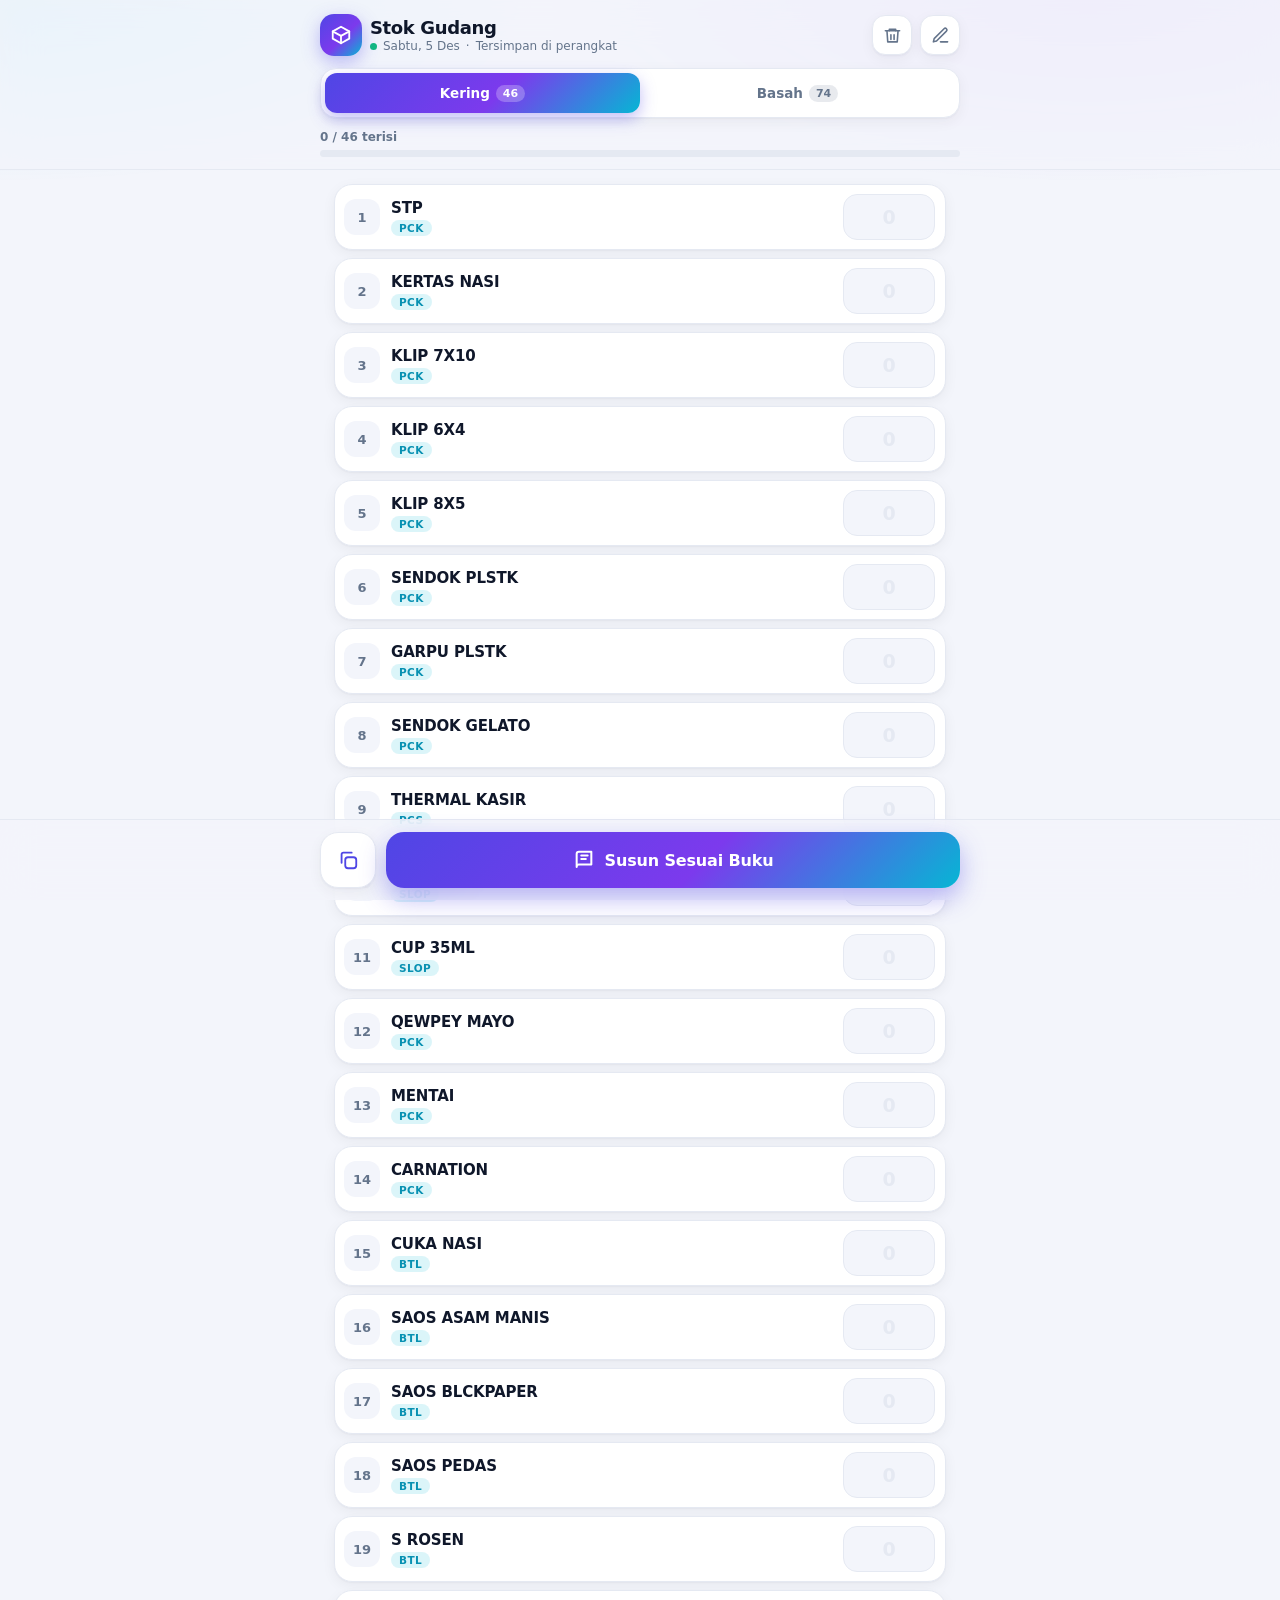
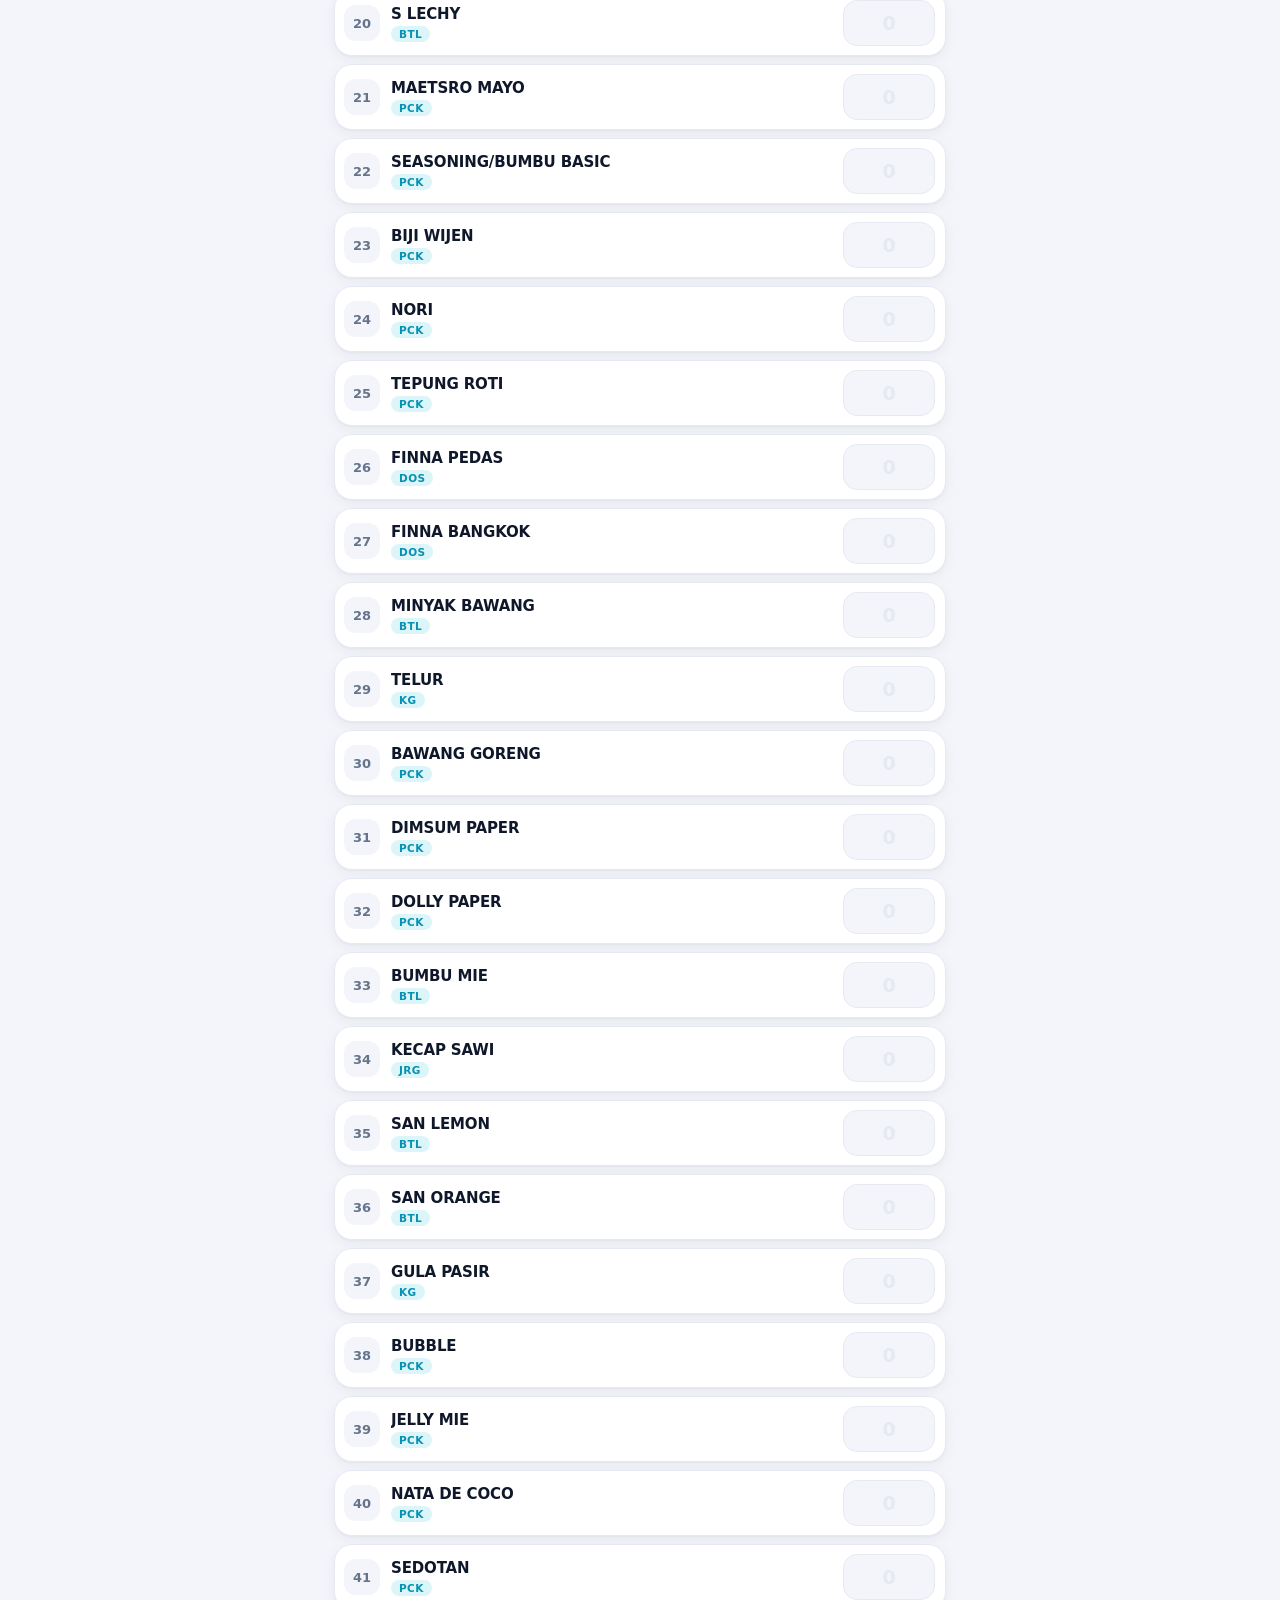
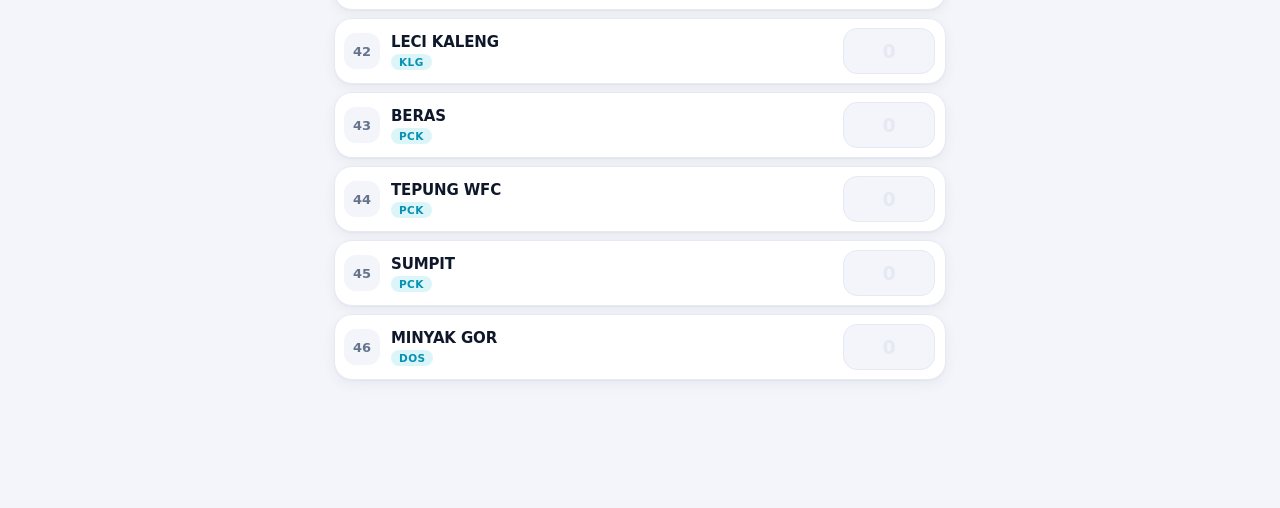
==== commit 82eda00f: "style: update header UI and add secondary button class Remove sync status from header and add a new " ====
--- a/index.html
+++ b/index.html
@@ -69,7 +69,6 @@
 .ib svg{width:19px;height:19px;stroke:var(--mut);transition:stroke .25s}
 body.editing #btnEdit{background:var(--acc);border-color:var(--acc)}
 body.editing #btnEdit svg{stroke:#fff}
-.ib.connected svg{stroke:var(--ok)}
 
 .seg{
   position:relative;display:grid;grid-template-columns:repeat(2,1fr);
@@ -260,17 +259,14 @@
     <div class="logo">
       <svg viewBox="0 0 24 24" fill="none" stroke-width="2" stroke-linecap="round" stroke-linejoin="round"><path d="M21 8l-9-5-9 5 9 5 9-5z"/><path d="M3 8v8l9 5 9-5V8"/><path d="M12 13v8"/></svg>
     </div>
-    <div class="ttl" id="ttlSync" title="Ketuk untuk pengaturan koneksi Google Sheet">
+    <div class="ttl">
       <h1>Stok Gudang</h1>
-      <p><span class="dot saving" id="dot"></span><span id="dateTxt"></span> · <span id="syncTxt">Memuat…</span></p>
+      <p><span class="dot" id="dot"></span><span id="dateTxt"></span> · <span id="syncTxt">Tersimpan di perangkat</span></p>
     </div>
-    <button class="ib" id="btnCloud" aria-label="Pengaturan Google Sheet" title="Koneksi Google Sheet & Arsip">
-      <svg viewBox="0 0 24 24" fill="none" stroke-width="2" stroke-linecap="round" stroke-linejoin="round"><path d="M14 2H6a2 2 0 00-2 2v16a2 2 0 002 2h12a2 2 0 002-2V8z"/><path d="M14 2v6h6"/><path d="M8 13h8"/><path d="M8 17h8"/></svg>
-    </button>
-    <button class="ib" id="btnReset" aria-label="Kosongkan angka">
+    <button class="ib" id="btnReset" aria-label="Kosongkan angka" title="Kosongkan semua angka">
       <svg viewBox="0 0 24 24" fill="none" stroke-width="2" stroke-linecap="round" stroke-linejoin="round"><path d="M3 6h18"/><path d="M8 6V4h8v2"/><path d="M19 6l-1 14H6L5 6"/><path d="M10 11v6M14 11v6"/></svg>
     </button>
-    <button class="ib" id="btnEdit" aria-label="Edit urutan dan nama">
+    <button class="ib" id="btnEdit" aria-label="Edit urutan dan nama" title="Edit urutan dan nama">
       <svg viewBox="0 0 24 24" fill="none" stroke-width="2" stroke-linecap="round" stroke-linejoin="round"><path d="M12 20h9"/><path d="M16.5 3.5a2.1 2.1 0 013 3L7 19l-4 1 1-4 12.5-12.5z"/></svg>
     </button>
   </div>
@@ -322,20 +318,6 @@
     <div class="btns">
       <button class="b-cancel" id="rsCancel">Batal</button>
       <button class="b-danger" id="rsOk">Ya, kosongkan</button>
-    </div>
-  </div>
-</div>
-
-<!-- Modal Koneksi Google Sheet (Apps Script Web App URL) -->
-<div class="scrim" id="scrimCfg">
-  <div class="sheet">
-    <div class="ic cfg"><svg viewBox="0 0 24 24" fill="none" stroke-width="2" stroke-linecap="round" stroke-linejoin="round"><path d="M14 2H6a2 2 0 00-2 2v16a2 2 0 002 2h12a2 2 0 002-2V8z"/><path d="M14 2v6h6"/><path d="M8 13h8"/><path d="M8 17h8"/></svg></div>
-    <h3>Database Google Sheet</h3>
-    <p>URL Web App Google Apps Script terhubung otomatis. Data stok lama di Google Sheet akan selalu diperbarui/ditimpa dengan data terbaru.</p>
-    <input class="cfg-input" id="inpGasUrl" type="url" placeholder="https://script.google.com/macros/s/.../exec" autocomplete="off" spellcheck="false">
-    <div class="btns">
-      <button class="b-cancel" id="cfgCancel" type="button">Tutup</button>
-      <button class="b-primary" id="cfgSave" type="button">Simpan & Sinkron</button>
     </div>
   </div>
 </div>
@@ -449,18 +431,17 @@
 var GRIP = '<svg viewBox="0 0 24 24" fill="none" stroke-width="2.4" stroke-linecap="round"><path d="M9 6h.01M15 6h.01M9 12h.01M15 12h.01M9 18h.01M15 18h.01"/></svg>';
 var SWAP = '<svg viewBox="0 0 24 24" fill="none" stroke-width="2" stroke-linecap="round" stroke-linejoin="round"><path d="M7 4L3 8l4 4"/><path d="M3 8h14"/><path d="M17 20l4-4-4-4"/><path d="M21 16H7"/></svg>';
 
-/* ================= SIMPAN & SINKRONISASI GOOGLE SHEETS ================= */
+/* ================= AUTO-SAVE OTOMATIS (LOCAL STORAGE HP) ================= */
 var saveTimer;
 function setSync(s){
-  var dot=$('dot'), t=$('syncTxt'), bc=$('btnCloud');
+  var dot=$('dot'), t=$('syncTxt');
+  if(!dot || !t) return;
   dot.className='dot'+(s==='saved'?'':' '+s);
   t.textContent = ({
-    saving:'Menyimpan ke Sheet…',
-    saved:'Tersimpan di Sheet',
-    local:'Tersimpan di perangkat',
-    error:'Gagal sinkron Sheet'
-  })[s]||'';
-  if(bc) bc.classList.toggle('connected', s==='saved');
+    saving:'Menyimpan…',
+    saved:'Tersimpan di perangkat',
+    local:'Tersimpan di perangkat'
+  })[s]||'Tersimpan di perangkat';
 }
 
 function touch(){
@@ -468,106 +449,10 @@
   try{ localStorage.setItem(LS, JSON.stringify(state)); }catch(e){}
   setSync('saving');
   clearTimeout(saveTimer);
-  saveTimer = setTimeout(pushServer, 650);
-}
-
-function pushServer(){
-  clearTimeout(saveTimer);
-  var gasUrl = getGasUrl();
-  var snapObj = state;
-  var snapStr = JSON.stringify(snapObj);
-
-  if(hasNativeGAS){
-    google.script.run
-      .withSuccessHandler(function(){ if(JSON.stringify(state)===snapStr) setSync('saved'); })
-      .withFailureHandler(function(){ setSync('error'); })
-      .saveState(snapStr);
-    return;
-  }
-
-  if(!gasUrl){
-    setSync('local');
-    return;
-  }
-
-  fetch(gasUrl, {
-    method: 'POST',
-    redirect: 'follow',
-    headers: { 'Content-Type': 'text/plain;charset=utf-8' },
-    body: JSON.stringify({ action: 'saveState', state: serializeForSheet(snapObj) })
-  })
-  .then(function(r){ return r.json(); })
-  .then(function(res){
-    if(res && res.ok){
-      if(JSON.stringify(state)===snapStr) setSync('saved');
-    } else {
-      setSync('error');
-    }
-  })
-  .catch(function(){
-    setSync('error');
-  });
-}
-
-function pullServer(){
-  var gasUrl = getGasUrl();
-  if(hasNativeGAS){
-    setSync('saving');
-    google.script.run
-      .withSuccessHandler(function(raw){
-        var s=null; try{ s = raw ? sanitize(JSON.parse(raw)) : null; }catch(e){}
-        handleRemoteState(s);
-      })
-      .withFailureHandler(function(){ setSync('local'); })
-      .loadState();
-    return;
-  }
-
-  if(!gasUrl){
-    setSync('local');
-    return;
-  }
-
-  setSync('saving');
-  var sep = gasUrl.indexOf('?') > -1 ? '&' : '?';
-  fetch(gasUrl + sep + 'action=getState&_t=' + Date.now(), {
-    method: 'GET',
-    redirect: 'follow'
-  })
-  .then(function(r){ return r.json(); })
-  .then(function(res){
-    if(res && res.ok && res.state){
-      handleRemoteState(sanitize(res.state));
-    } else {
-      setSync('error');
-    }
-  })
-  .catch(function(){
-    setSync('error');
-  });
-}
-
-function handleRemoteState(s){
-  if(!s || s.needsCatalogUpgrade){
-    state.ts = Date.now();
-    pushServer();
-    return;
-  }
-  if(s.ts >= state.ts){
-    state = s;
-    try{ localStorage.setItem(LS, JSON.stringify(state)); }catch(e){}
-    render(false);
+  saveTimer = setTimeout(function(){
     setSync('saved');
-  } else if(state.ts > s.ts){
-    pushServer();
-  } else {
-    setSync('saved');
-  }
-}
-
-document.addEventListener('visibilitychange',function(){
-  if(document.hidden && $('syncTxt').textContent.indexOf('Menyimpan')>-1) pushServer();
-});
+  }, 200);
+}
 
 /* ================= HELPERS ================= */
 function nameOf(id){ return state.names[id] || BOOK[id].name; }
@@ -832,31 +717,11 @@
   render(false); vib(20); toast('Semua angka dikosongkan');
 });
 
-/* ================= MODAL KONEKSI GOOGLE SHEET ================= */
-function openCfg(show){
-  if(show) $('inpGasUrl').value = getGasUrl();
-  $('scrimCfg').classList.toggle('show', show);
-}
-$('btnCloud').addEventListener('click',function(){ openCfg(true); });
-$('ttlSync').addEventListener('click',function(){ openCfg(true); });
-$('cfgCancel').addEventListener('click',function(){ openCfg(false); });
-$('scrimCfg').addEventListener('click',function(e){ if(e.target===this) openCfg(false); });
-$('cfgSave').addEventListener('click',function(){
-  var val = $('inpGasUrl').value.trim();
-  try {
-    if(val) localStorage.setItem(LS_GAS_URL, val);
-    else localStorage.removeItem(LS_GAS_URL);
-  } catch(e){}
-  openCfg(false);
-  toast(val ? 'Menghubungkan ke Google Sheet…' : 'Mode penyimpanan lokal aktif');
-  pullServer();
-});
-
 /* ================= INIT ================= */
 $('dateTxt').textContent = new Date().toLocaleDateString('id-ID',{weekday:'long',day:'numeric',month:'short'});
 BOOK.forEach(function(b){ rows[b.id]=makeRow(b); });
 render(true);
-pullServer();
+setSync('saved');
 })();
 </script>
 </body>
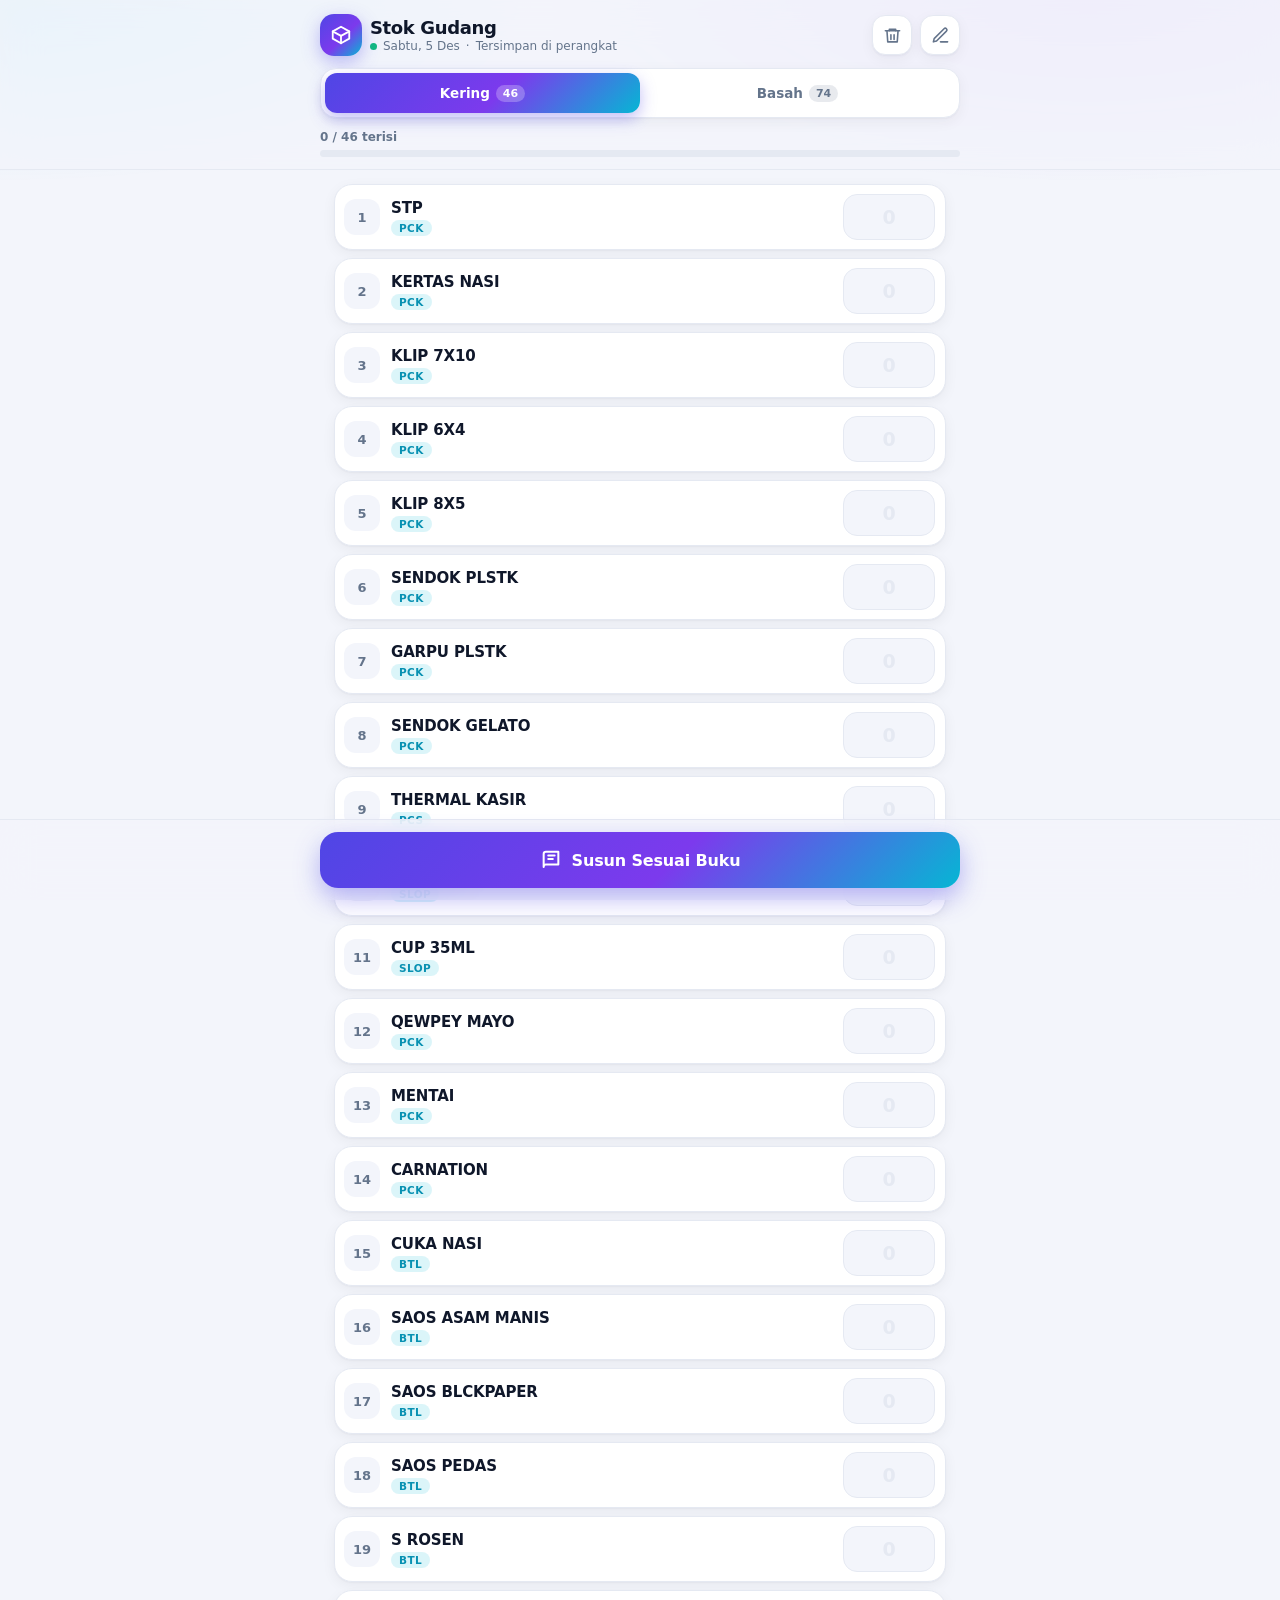
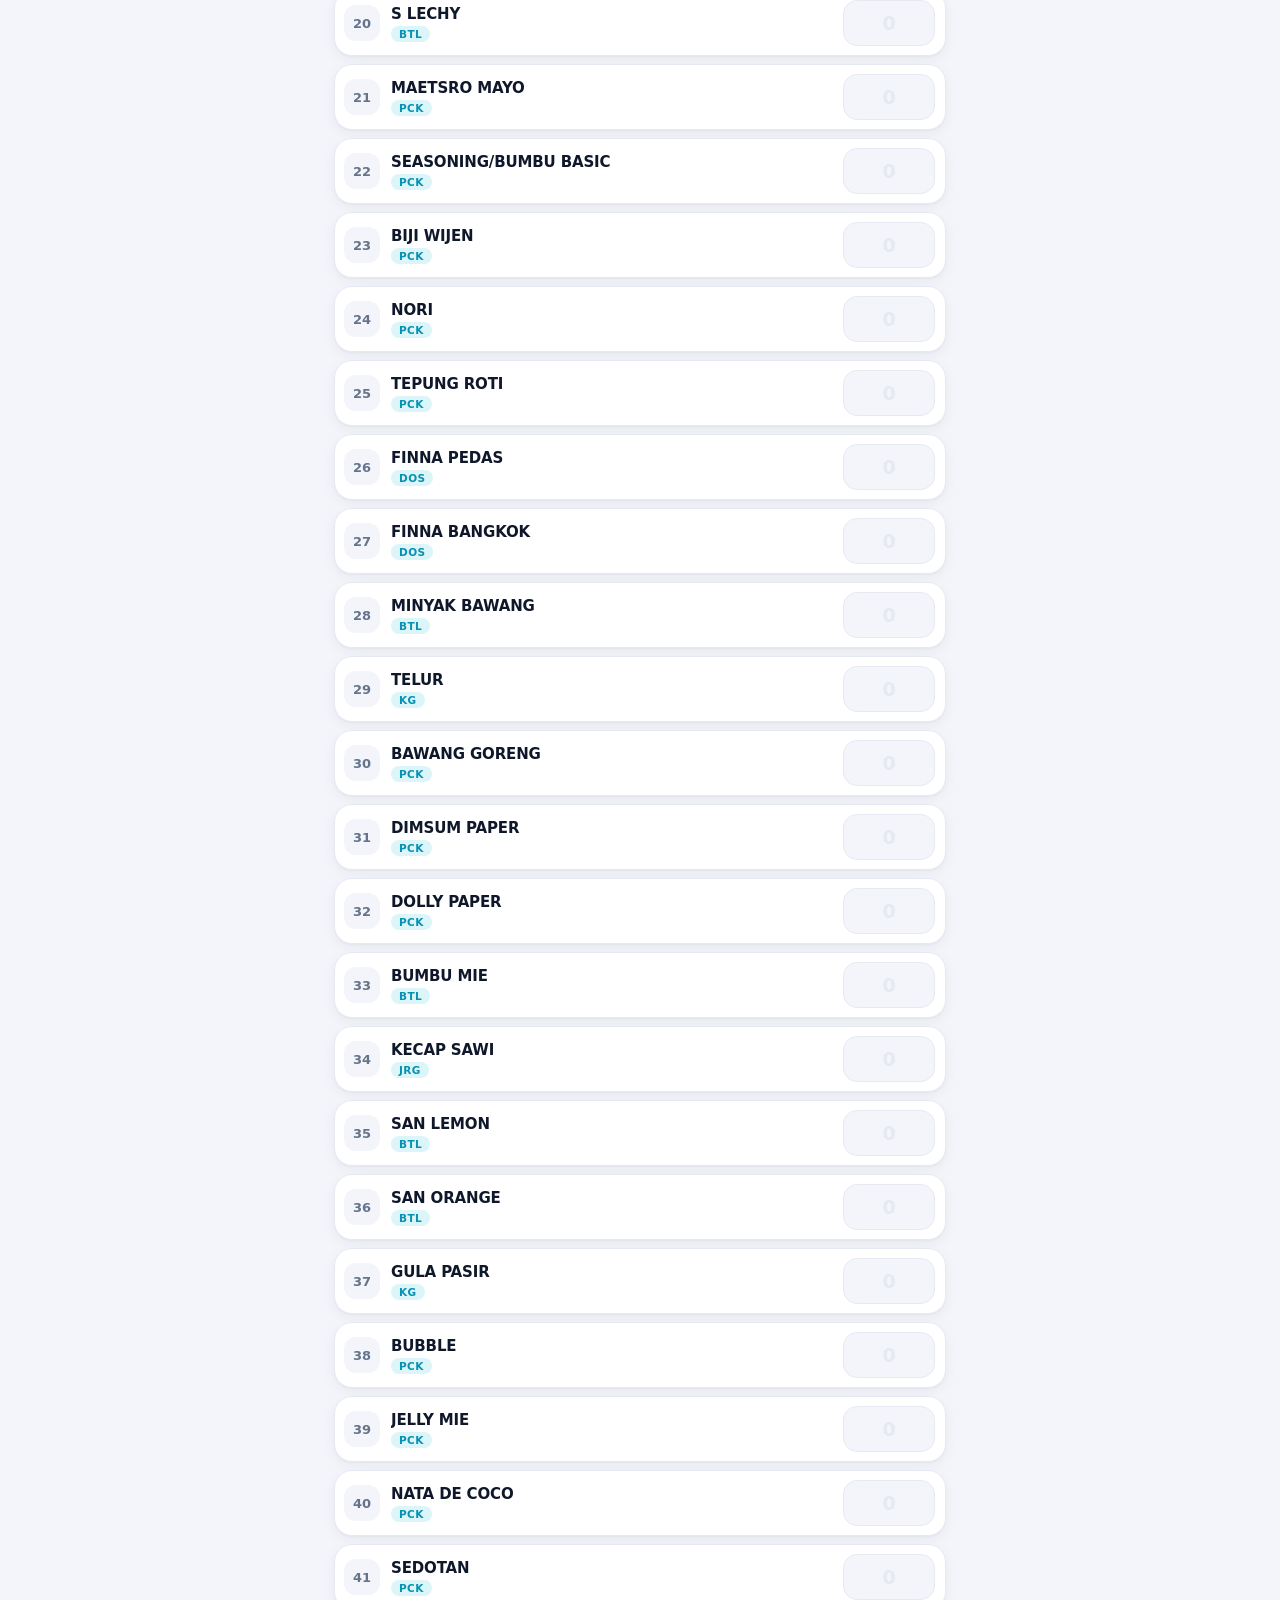
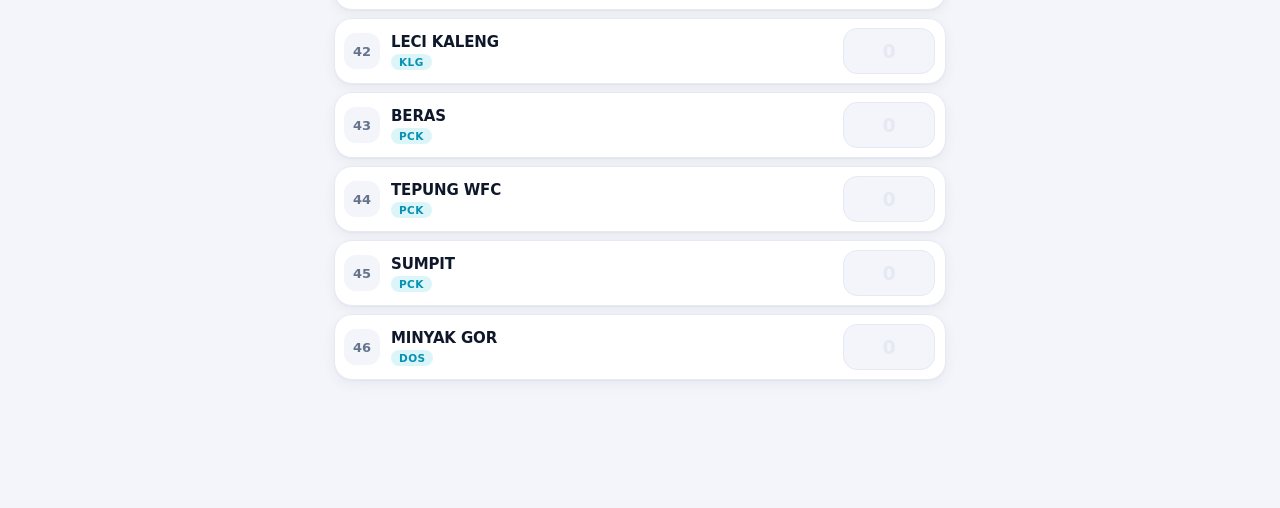
==== commit 71f817bf: "refactor: remove copy functionality from dock Removed the "Salin Angka" feature and associated butto" ====
--- a/index.html
+++ b/index.html
@@ -183,13 +183,6 @@
 }
 body.typing .dock{transform:translateY(110%)}
 .dock-in{display:flex;gap:10px;max-width:640px;margin:0 auto}
-.copy{
-  width:56px;height:56px;border-radius:18px;display:grid;place-items:center;flex:none;
-  background:var(--card);border:1px solid var(--line);box-shadow:var(--sh);transition:transform .2s;
-}
-.copy:active{transform:scale(.9)}
-.copy svg{width:22px;height:22px;stroke:var(--acc)}
-body.editing .copy{display:none}
 .main-btn{
   flex:1;height:56px;border-radius:18px;color:#fff;font-weight:800;font-size:16px;letter-spacing:-.01em;
   background:var(--grad);box-shadow:0 10px 26px rgba(79,70,229,.4);
@@ -297,9 +290,6 @@
 
 <div class="dock">
   <div class="dock-in">
-    <button class="copy" id="btnCopy" aria-label="Salin angka">
-      <svg viewBox="0 0 24 24" fill="none" stroke-width="2" stroke-linecap="round" stroke-linejoin="round"><rect x="9" y="9" width="12" height="12" rx="3"/><path d="M5 15V6a2 2 0 012-2h9"/></svg>
-    </button>
     <button class="main-btn" id="btnMain">
       <svg id="mainIcon" viewBox="0 0 24 24" fill="none" stroke-width="2.2" stroke-linecap="round" stroke-linejoin="round"></svg>
       <span id="mainTxt">Susun Sesuai Buku</span>
@@ -691,22 +681,6 @@
 }
 $('btnEdit').addEventListener('click',function(){ toggleEdit(!ui.edit); });
 
-/* ================= SALIN ================= */
-$('btnCopy').addEventListener('click',function(){
-  var ids=visibleIds();
-  var text=ids.map(function(id){return state.qty[id]||'';}).join('\n');
-  function ok(){ vib(12); toast('Tersalin '+ids.length+' baris · tinggal tempel ke buku'); }
-  function fallback(){
-    var ta=document.createElement('textarea'); ta.value=text; ta.style.cssText='position:fixed;opacity:0;top:0';
-    document.body.appendChild(ta); ta.focus(); ta.select();
-    try{ document.execCommand('copy'); ok(); }catch(e){ toast('Gagal menyalin'); }
-    ta.remove();
-  }
-  if(navigator.clipboard && navigator.clipboard.writeText){
-    navigator.clipboard.writeText(text).then(ok,fallback);
-  } else fallback();
-});
-
 /* ================= RESET ANGKA ================= */
 function sheet(show){ $('scrim').classList.toggle('show',show); }
 $('btnReset').addEventListener('click',function(){ sheet(true); });
